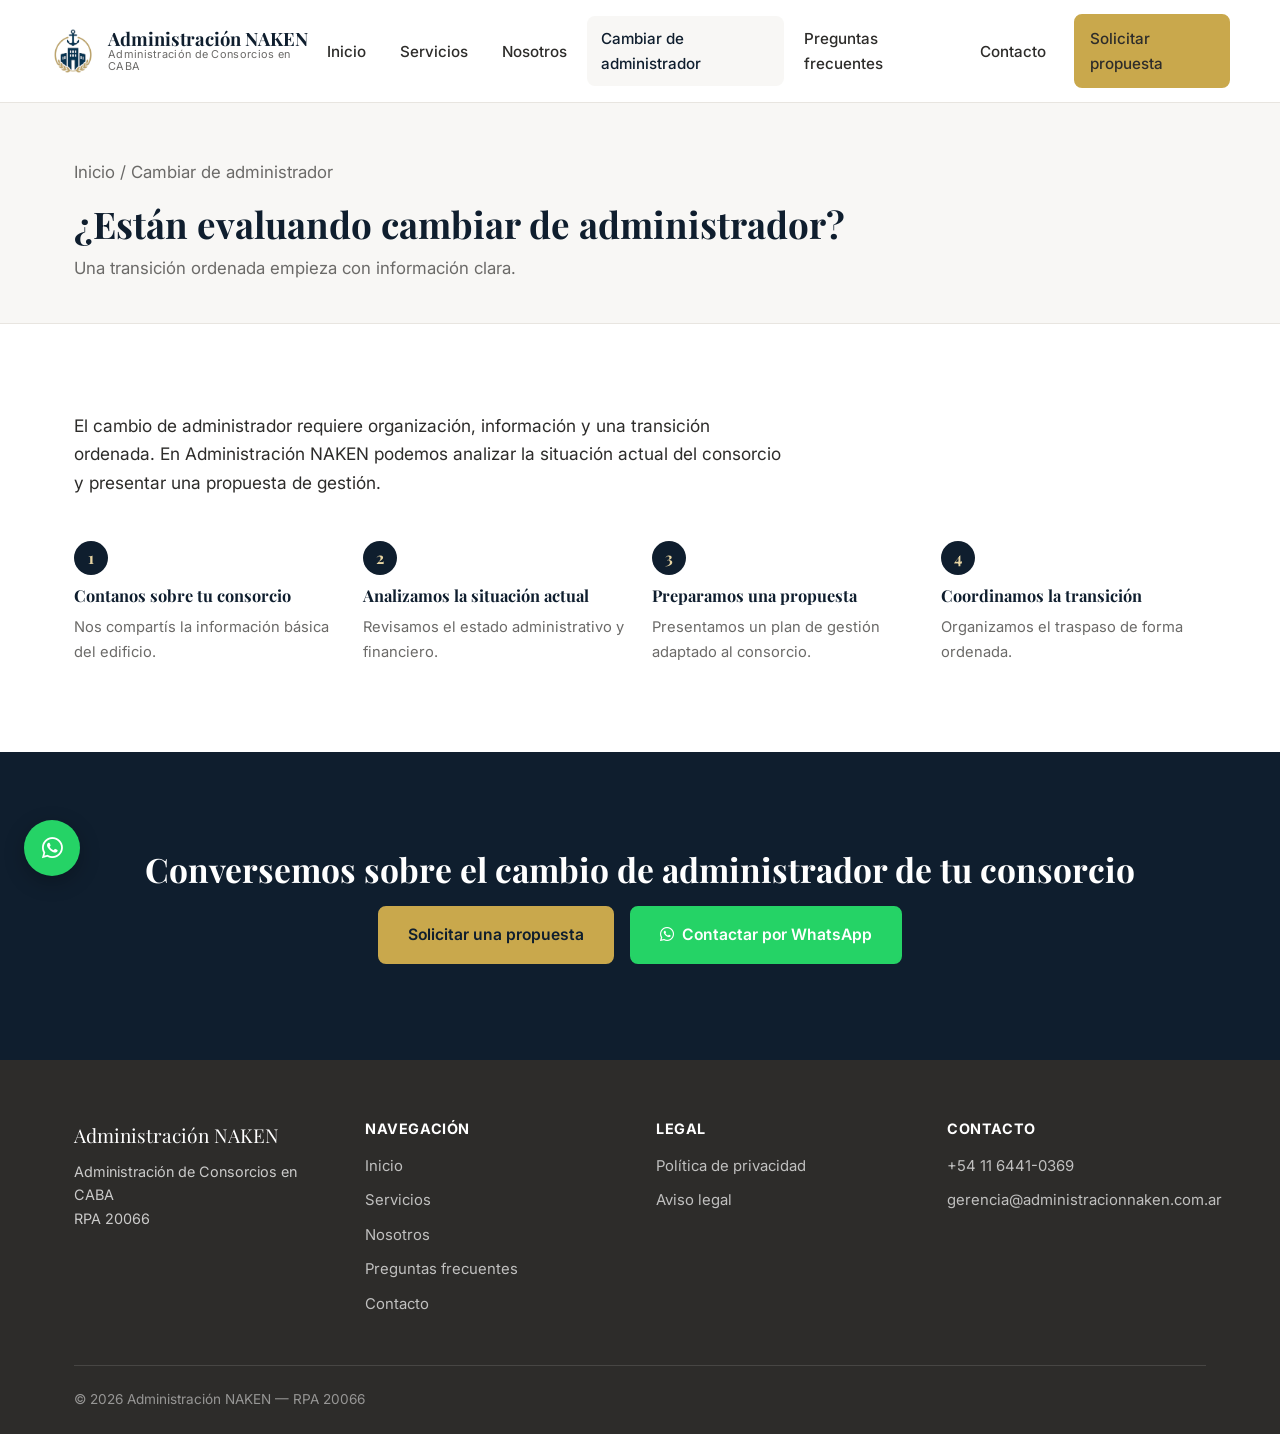
==== pages/cambiar-administrador.html @ 9e382936 "Add files via upload" ====
<!DOCTYPE html>
<html lang="es-AR">
<head>
<meta charset="UTF-8">
<meta name="viewport" content="width=device-width, initial-scale=1.0">
<title>Cambiar de Administrador de Consorcio en CABA | Administración NAKEN</title>
<meta name="description" content="¿Pensás cambiar el administrador de tu consorcio en CABA? Analizamos la situación actual y presentamos una propuesta de gestión ordenada.">
<meta name="robots" content="index, follow">
<link rel="canonical" href="https://administracionnaken.com.ar/pages/cambiar-administrador.html">
<meta property="og:type" content="website">
<meta property="og:title" content="Cambiar de Administrador de Consorcio en CABA | Administración NAKEN">
<meta property="og:description" content="¿Pensás cambiar el administrador de tu consorcio en CABA? Analizamos la situación actual y presentamos una propuesta de gestión ordenada.">
<meta property="og:url" content="https://administracionnaken.com.ar/pages/cambiar-administrador.html">
<link rel="icon" href="/favicon.ico">
<link rel="preconnect" href="https://fonts.googleapis.com">
<link rel="preconnect" href="https://fonts.gstatic.com" crossorigin>
<link href="https://fonts.googleapis.com/css2?family=Playfair+Display:wght@700&family=Inter:wght@400;500;600;700&display=swap" rel="stylesheet">
<link rel="stylesheet" href="https://cdnjs.cloudflare.com/ajax/libs/font-awesome/6.5.0/css/all.min.css">
<link rel="stylesheet" href="/css/styles.css">
<script type="application/ld+json">
{
  "@context": "https://schema.org",
  "@type": "BreadcrumbList",
  "itemListElement": [
    {"@type": "ListItem", "position": 1, "name": "Inicio", "item": "https://administracionnaken.com.ar/"},
    {"@type": "ListItem", "position": 2, "name": "Cambiar de administrador", "item": "https://administracionnaken.com.ar/pages/cambiar-administrador.html"}
  ]
}
</script>
</head>
<body>

<header>
    <div class="container nav-container">
        <a href="/" class="logo-wrapper">
            <img src="/assets/images/naken-logo.png" alt="Administración NAKEN" width="46" height="46">
            <span class="logo-text">Administración NAKEN<span>Administración de Consorcios en CABA</span></span>
        </a>
        <nav class="main-nav" id="mainNav" aria-label="Menú principal">
            <a href="/" >Inicio</a>
            <a href="/pages/servicios.html" >Servicios</a>
            <a href="/pages/nosotros.html" >Nosotros</a>
            <a href="/pages/cambiar-administrador.html" aria-current="page">Cambiar de administrador</a>
            <a href="/pages/preguntas-frecuentes.html" >Preguntas frecuentes</a>
            <a href="/pages/contacto.html" >Contacto</a>
            <a href="/pages/contacto.html" class="btn btn-gold">Solicitar propuesta</a>
        </nav>
        <button class="hamburger" id="hamburger" aria-label="Abrir menú" aria-expanded="false" aria-controls="mainNav">
            <span></span><span></span><span></span>
        </button>
    </div>
</header>


<main id="main">

<div class="page-hero">
    <div class="container">
        <p class="breadcrumbs"><a href="/">Inicio</a> / Cambiar de administrador</p>
        <h1>¿Están evaluando cambiar de administrador?</h1>
        <p>Una transición ordenada empieza con información clara.</p>
    </div>
</div>

<section class="section">
    <div class="container">
        <div class="section-intro" style="max-width:720px;">
            <p style="font-size:1.08rem; color:var(--gray-800);">El cambio de administrador requiere organización, información y una transición ordenada. En Administración NAKEN podemos analizar la situación actual del consorcio y presentar una propuesta de gestión.</p>
        </div>

        <div class="steps" style="margin-top:36px;">
            <div class="step">
                <h3>Contanos sobre tu consorcio</h3>
                <p>Nos compartís la información básica del edificio.</p>
            </div>
            <div class="step">
                <h3>Analizamos la situación actual</h3>
                <p>Revisamos el estado administrativo y financiero.</p>
            </div>
            <div class="step">
                <h3>Preparamos una propuesta</h3>
                <p>Presentamos un plan de gestión adaptado al consorcio.</p>
            </div>
            <div class="step">
                <h3>Coordinamos la transición</h3>
                <p>Organizamos el traspaso de forma ordenada.</p>
            </div>
        </div>
    </div>
</section>

<section class="cta-final" aria-labelledby="cta-cambiar">
    <div class="container">
        <h2 id="cta-cambiar">Conversemos sobre el cambio de administrador de tu consorcio</h2>
        <div class="cta-final-buttons">
            <a href="/pages/contacto.html" class="btn btn-gold">Solicitar una propuesta</a>
            <a href="https://wa.me/541164410369" class="btn btn-whatsapp" target="_blank" rel="noopener">
                <i class="fab fa-whatsapp" aria-hidden="true"></i> Contactar por WhatsApp
            </a>
        </div>
    </div>
</section>

</main>

<footer>
    <div class="container">
        <div class="footer-grid">
            <div>
                <div class="footer-brand">Administración NAKEN</div>
                <p style="font-size:0.9rem;">Administración de Consorcios en CABA<br>RPA 20066</p>
            </div>
            <div>
                <h4>Navegación</h4>
                <ul>
                    <li><a href="/">Inicio</a></li>
                    <li><a href="/pages/servicios.html">Servicios</a></li>
                    <li><a href="/pages/nosotros.html">Nosotros</a></li>
                    <li><a href="/pages/preguntas-frecuentes.html">Preguntas frecuentes</a></li>
                    <li><a href="/pages/contacto.html">Contacto</a></li>
                </ul>
            </div>
            <div>
                <h4>Legal</h4>
                <ul>
                    <li><a href="/pages/legal.html#privacidad">Política de privacidad</a></li>
                    <li><a href="/pages/legal.html#aviso-legal">Aviso legal</a></li>
                </ul>
            </div>
            <div>
                <h4>Contacto</h4>
                <ul>
                    <li><a href="tel:+541164410369">+54 11 6441-0369</a></li>
                    <li><a href="mailto:gerencia@administracionnaken.com.ar">gerencia@administracionnaken.com.ar</a></li>
                </ul>
            </div>
        </div>
        <div class="footer-bottom">
            <span>&copy; <span id="year"></span> Administración NAKEN — RPA 20066</span>
        </div>
    </div>
</footer>

<a href="https://wa.me/541164410369" class="whatsapp-float" target="_blank" rel="noopener" aria-label="Contactar por WhatsApp">
    <i class="fab fa-whatsapp" aria-hidden="true"></i>
</a>
<script>document.getElementById('year').textContent = new Date().getFullYear();</script>
<script src="/js/main.js"></script>
</body>
</html>
---- css/styles.css ----
/* ============================================================
   ADMINISTRACIÓN NAKEN — Hoja de estilos principal
   Paleta: navy profundo + dorado (identidad ya existente de la marca)
   Tipografía: Playfair Display (display/serif) + Inter (texto)
   ============================================================ */

:root {
    --primary: #0f1e2e;
    --primary-light: #1a2f45;
    --gold: #c9a84c;
    --gold-light: #e8d5a3;
    --gray-100: #f8f7f5;
    --gray-200: #e8e5e0;
    --gray-600: #6b6a68;
    --gray-800: #2d2c2a;
    --white: #ffffff;
    --shadow: 0 8px 30px rgba(15, 30, 46, 0.08);
    --shadow-hover: 0 20px 50px rgba(15, 30, 46, 0.15);
    --radius: 12px;
    --radius-sm: 8px;
    --max-width: 1180px;
    --transition: all 0.25s cubic-bezier(0.25, 0.46, 0.45, 0.94);
}

/* ---------- Reset ---------- */
* { margin: 0; padding: 0; box-sizing: border-box; }

html {
    scroll-behavior: smooth;
}

body {
    font-family: 'Inter', -apple-system, BlinkMacSystemFont, sans-serif;
    background-color: var(--white);
    color: var(--gray-800);
    line-height: 1.65;
    -webkit-font-smoothing: antialiased;
}

img { max-width: 100%; display: block; }

a { color: inherit; text-decoration: none; }

ul { list-style: none; }

.container {
    max-width: var(--max-width);
    margin: 0 auto;
    padding: 0 24px;
}

h1, h2, h3, h4 {
    font-family: 'Playfair Display', Georgia, serif;
    color: var(--primary);
    line-height: 1.25;
    font-weight: 700;
}

h1 { font-size: 2.75rem; }
h2 { font-size: 2.1rem; margin-bottom: 16px; }
h3 { font-size: 1.35rem; margin-bottom: 10px; }

p { max-width: 68ch; }

.section {
    padding: 88px 0;
}

.section-alt {
    background: var(--gray-100);
}

.eyebrow {
    color: var(--gold);
    font-weight: 600;
    font-size: 0.95rem;
    margin-bottom: 10px;
    display: block;
}

.section-intro {
    max-width: 640px;
    margin-bottom: 44px;
}

.section-intro p {
    color: var(--gray-600);
    font-size: 1.08rem;
}

/* ---------- Focus visibility (accesibilidad) ---------- */
a:focus-visible,
button:focus-visible,
input:focus-visible,
textarea:focus-visible {
    outline: 3px solid var(--gold);
    outline-offset: 2px;
}

/* ---------- Botones ---------- */
.btn {
    display: inline-flex;
    align-items: center;
    justify-content: center;
    gap: 8px;
    padding: 14px 28px;
    border-radius: var(--radius-sm);
    font-weight: 600;
    font-size: 0.98rem;
    cursor: pointer;
    border: 2px solid transparent;
    transition: var(--transition);
    min-height: 44px;
}

.btn-primary {
    background: var(--primary);
    color: var(--white);
    border-color: var(--primary);
}

.btn-primary:hover {
    background: var(--primary-light);
    border-color: var(--primary-light);
}

.btn-gold {
    background: var(--gold);
    color: var(--primary);
    border-color: var(--gold);
}

.btn-gold:hover {
    background: var(--gold-light);
    border-color: var(--gold-light);
}

.btn-outline {
    background: transparent;
    color: var(--primary);
    border-color: var(--primary);
}

.btn-outline:hover {
    background: var(--primary);
    color: var(--white);
}

.btn-outline-light {
    background: transparent;
    color: var(--white);
    border-color: rgba(255,255,255,0.5);
}

.btn-outline-light:hover {
    background: var(--white);
    color: var(--primary);
}

.btn-whatsapp {
    background: #25d366;
    color: var(--white);
    border-color: #25d366;
}

.btn-whatsapp:hover {
    background: #1eb857;
}

/* ============================================================
   HEADER
   ============================================================ */
header {
    background: rgba(255, 255, 255, 0.97);
    backdrop-filter: blur(10px);
    position: sticky;
    top: 0;
    width: 100%;
    z-index: 1000;
    border-bottom: 1px solid var(--gray-200);
}

.nav-container {
    display: flex;
    align-items: center;
    justify-content: space-between;
    padding: 14px 0;
}

.logo-wrapper {
    display: flex;
    align-items: center;
    gap: 12px;
}

.logo-wrapper img {
    height: 46px;
    width: 46px;
    border-radius: 50%;
    object-fit: cover;
}

.logo-text {
    font-family: 'Playfair Display', serif;
    font-weight: 700;
    font-size: 1.15rem;
    color: var(--primary);
    line-height: 1.1;
}

.logo-text span {
    display: block;
    font-family: 'Inter', sans-serif;
    font-weight: 400;
    font-size: 0.68rem;
    color: var(--gray-600);
    letter-spacing: 0.3px;
}

nav.main-nav {
    display: flex;
    align-items: center;
    gap: 6px;
}

nav.main-nav a {
    padding: 10px 14px;
    font-size: 0.95rem;
    font-weight: 500;
    color: var(--gray-800);
    border-radius: var(--radius-sm);
    transition: var(--transition);
}

nav.main-nav a:hover,
nav.main-nav a[aria-current="page"] {
    color: var(--primary);
    background: var(--gray-100);
}

nav.main-nav .btn {
    margin-left: 8px;
}

.hamburger {
    display: none;
    flex-direction: column;
    gap: 5px;
    background: none;
    border: none;
    cursor: pointer;
    padding: 8px;
}

.hamburger span {
    width: 24px;
    height: 2px;
    background: var(--primary);
    border-radius: 2px;
    transition: var(--transition);
}

.hamburger[aria-expanded="true"] span:nth-child(1) { transform: translateY(7px) rotate(45deg); }
.hamburger[aria-expanded="true"] span:nth-child(2) { opacity: 0; }
.hamburger[aria-expanded="true"] span:nth-child(3) { transform: translateY(-7px) rotate(-45deg); }

/* ============================================================
   HERO
   ============================================================ */
.hero {
    position: relative;
    min-height: 86vh;
    display: flex;
    align-items: center;
    background: var(--primary);
    overflow: hidden;
}

.hero-bg {
    position: absolute;
    inset: 0;
    width: 100%;
    height: 100%;
    object-fit: cover;
    opacity: 0.55;
}

.hero-bg-overlay {
    position: absolute;
    inset: 0;
    background: linear-gradient(100deg, rgba(15,30,46,0.94) 0%, rgba(15,30,46,0.72) 45%, rgba(15,30,46,0.35) 100%);
}

.hero-content {
    position: relative;
    z-index: 2;
    max-width: 640px;
    padding: 60px 24px;
}

.hero-rpa {
    display: inline-block;
    color: var(--gold-light);
    font-size: 0.85rem;
    font-weight: 500;
    border: 1px solid rgba(232, 213, 163, 0.4);
    border-radius: 30px;
    padding: 6px 16px;
    margin-bottom: 22px;
}

.hero h1 {
    color: var(--white);
    font-size: 3rem;
    margin-bottom: 18px;
}

.hero-subtitle {
    color: rgba(255,255,255,0.85);
    font-size: 1.2rem;
    margin-bottom: 34px;
    max-width: 52ch;
}

.hero-ctas {
    display: flex;
    gap: 14px;
    flex-wrap: wrap;
}

/* ============================================================
   PROPUESTA DE VALOR
   ============================================================ */
.value-grid {
    display: grid;
    grid-template-columns: repeat(auto-fit, minmax(220px, 1fr));
    gap: 28px;
    margin-top: 12px;
}

.value-item {
    padding-left: 18px;
    border-left: 3px solid var(--gold);
}

.value-item h3 {
    font-size: 1.05rem;
    margin-bottom: 6px;
}

.value-item p {
    color: var(--gray-600);
    font-size: 0.96rem;
}

/* ============================================================
   SERVICIOS
   ============================================================ */
.services-grid {
    display: grid;
    grid-template-columns: repeat(auto-fit, minmax(260px, 1fr));
    gap: 20px;
}

.service-card {
    background: var(--white);
    border: 1px solid var(--gray-200);
    border-radius: var(--radius);
    padding: 30px 26px;
    transition: var(--transition);
}

.service-card:hover {
    border-color: var(--gold);
    box-shadow: var(--shadow);
    transform: translateY(-3px);
}

.service-card .icon {
    width: 44px;
    height: 44px;
    border-radius: 50%;
    background: var(--gray-100);
    display: flex;
    align-items: center;
    justify-content: center;
    color: var(--gold);
    font-size: 1.2rem;
    margin-bottom: 16px;
}

.service-card h3 { font-size: 1.1rem; }

.service-card p {
    color: var(--gray-600);
    font-size: 0.95rem;
    margin-bottom: 14px;
}

.service-card a {
    color: var(--primary);
    font-weight: 600;
    font-size: 0.9rem;
    border-bottom: 1px solid var(--gold);
    padding-bottom: 2px;
}

/* ============================================================
   CAMBIAR DE ADMINISTRADOR (banda destacada)
   ============================================================ */
.change-admin {
    background: var(--primary);
    color: var(--white);
    border-radius: var(--radius);
    padding: 56px 48px;
    display: flex;
    flex-wrap: wrap;
    gap: 32px;
    align-items: center;
    justify-content: space-between;
}

.change-admin-text { max-width: 560px; }

.change-admin h2 { color: var(--white); }

.change-admin p {
    color: rgba(255,255,255,0.82);
    font-size: 1.05rem;
}

/* ============================================================
   EXPERIENCIA
   ============================================================ */
.experience-list {
    display: grid;
    grid-template-columns: repeat(auto-fit, minmax(200px, 1fr));
    gap: 24px;
    margin-top: 28px;
}

.experience-item {
    display: flex;
    align-items: flex-start;
    gap: 12px;
}

.experience-item i {
    color: var(--gold);
    font-size: 1.15rem;
    margin-top: 3px;
}

.experience-item p {
    color: var(--gray-800);
    font-size: 0.97rem;
    margin: 0;
}

/* ============================================================
   PROCESO (pasos)
   ============================================================ */
.steps {
    display: grid;
    grid-template-columns: repeat(auto-fit, minmax(220px, 1fr));
    gap: 24px;
    counter-reset: step;
}

.step {
    position: relative;
    padding-top: 44px;
}

.step::before {
    counter-increment: step;
    content: counter(step);
    position: absolute;
    top: 0;
    left: 0;
    width: 34px;
    height: 34px;
    border-radius: 50%;
    background: var(--primary);
    color: var(--gold-light);
    font-family: 'Playfair Display', serif;
    font-weight: 700;
    display: flex;
    align-items: center;
    justify-content: center;
}

.step h3 { font-size: 1.02rem; }
.step p { color: var(--gray-600); font-size: 0.92rem; }

/* ============================================================
   FAQ (accordion)
   ============================================================ */
.faq-list {
    max-width: 760px;
}

.faq-item {
    border-bottom: 1px solid var(--gray-200);
}

.faq-question {
    width: 100%;
    background: none;
    border: none;
    text-align: left;
    padding: 20px 0;
    font-family: 'Playfair Display', serif;
    font-size: 1.05rem;
    color: var(--primary);
    font-weight: 700;
    display: flex;
    justify-content: space-between;
    align-items: center;
    gap: 16px;
    cursor: pointer;
}

.faq-question .icon {
    flex-shrink: 0;
    width: 22px;
    height: 22px;
    color: var(--gold);
    transition: var(--transition);
}

.faq-question[aria-expanded="true"] .icon {
    transform: rotate(45deg);
}

.faq-answer {
    max-height: 0;
    overflow: hidden;
    transition: max-height 0.3s ease;
}

.faq-answer p {
    color: var(--gray-600);
    padding-bottom: 20px;
    font-size: 0.97rem;
}

/* ============================================================
   CTA FINAL
   ============================================================ */
.cta-final {
    background: var(--primary);
    color: var(--white);
    text-align: center;
    padding: 96px 24px;
}

.cta-final h2 { color: var(--white); }

.cta-final p {
    color: rgba(255,255,255,0.82);
    max-width: 560px;
    margin: 0 auto 30px;
    font-size: 1.08rem;
}

.cta-final-buttons {
    display: flex;
    gap: 16px;
    justify-content: center;
    flex-wrap: wrap;
}

/* ============================================================
   FOOTER
   ============================================================ */
footer {
    background: var(--gray-800);
    color: rgba(255,255,255,0.75);
    padding: 60px 0 24px;
}

.footer-grid {
    display: grid;
    grid-template-columns: repeat(auto-fit, minmax(200px, 1fr));
    gap: 32px;
    margin-bottom: 40px;
}

.footer-grid h4 {
    color: var(--white);
    font-family: 'Inter', sans-serif;
    font-size: 0.9rem;
    text-transform: uppercase;
    letter-spacing: 0.6px;
    margin-bottom: 14px;
}

.footer-grid ul li { margin-bottom: 8px; }

.footer-grid a {
    color: rgba(255,255,255,0.7);
    font-size: 0.93rem;
}

.footer-grid a:hover { color: var(--gold-light); }

.footer-brand {
    font-family: 'Playfair Display', serif;
    color: var(--white);
    font-size: 1.2rem;
    margin-bottom: 8px;
}

.footer-bottom {
    border-top: 1px solid rgba(255,255,255,0.12);
    padding-top: 22px;
    display: flex;
    justify-content: space-between;
    flex-wrap: wrap;
    gap: 10px;
    font-size: 0.85rem;
    color: rgba(255,255,255,0.5);
}

/* ============================================================
   FORMULARIO DE CONTACTO
   ============================================================ */
.form-grid {
    display: grid;
    grid-template-columns: 1fr 1fr;
    gap: 18px;
}

.form-grid .full { grid-column: 1 / -1; }

.form-field label {
    display: block;
    font-weight: 600;
    font-size: 0.9rem;
    margin-bottom: 6px;
    color: var(--primary);
}

.form-field input,
.form-field select,
.form-field textarea {
    width: 100%;
    padding: 12px 14px;
    border: 1px solid var(--gray-200);
    border-radius: var(--radius-sm);
    font-family: inherit;
    font-size: 0.97rem;
    background: var(--white);
    color: var(--gray-800);
}

.form-field textarea { resize: vertical; min-height: 110px; }

.form-field .error-msg {
    color: #b3261e;
    font-size: 0.82rem;
    margin-top: 4px;
    display: none;
}

.form-field.invalid input,
.form-field.invalid textarea,
.form-field.invalid select {
    border-color: #b3261e;
}

.form-field.invalid .error-msg { display: block; }

.form-success {
    display: none;
    background: #e6f4ea;
    border: 1px solid #34a853;
    color: #1e7e34;
    padding: 16px 20px;
    border-radius: var(--radius-sm);
    margin-bottom: 20px;
}

.form-success.show { display: block; }

/* ============================================================
   PÁGINAS INTERNAS (breadcrumbs, hero simple)
   ============================================================ */
.page-hero {
    background: var(--gray-100);
    padding: 56px 0 40px;
    border-bottom: 1px solid var(--gray-200);
}

.breadcrumbs {
    font-size: 0.85rem;
    color: var(--gray-600);
    margin-bottom: 14px;
}

.breadcrumbs a { color: var(--gray-600); }
.breadcrumbs a:hover { color: var(--primary); }

.page-hero h1 { font-size: 2.3rem; margin-bottom: 8px; }

.page-hero p { color: var(--gray-600); font-size: 1.05rem; }

/* ============================================================
   Botón flotante WhatsApp
   ============================================================ */
.whatsapp-float {
    position: fixed;
    bottom: 24px;
    left: 24px;
    background: #25d366;
    color: var(--white);
    width: 56px;
    height: 56px;
    border-radius: 50%;
    display: flex;
    align-items: center;
    justify-content: center;
    font-size: 1.5rem;
    box-shadow: 0 6px 20px rgba(0,0,0,0.25);
    z-index: 900;
    transition: var(--transition);
}

.whatsapp-float:hover { transform: scale(1.08); }

/* ============================================================
   Reduced motion
   ============================================================ */
@media (prefers-reduced-motion: reduce) {
    * { transition: none !important; scroll-behavior: auto !important; }
}

/* ============================================================
   RESPONSIVE
   ============================================================ */
@media (max-width: 1024px) {
    .hero h1 { font-size: 2.5rem; }
}

@media (max-width: 860px) {
    nav.main-nav {
        position: fixed;
        top: 73px;
        right: 0;
        left: 0;
        background: var(--white);
        flex-direction: column;
        align-items: stretch;
        padding: 12px 24px 24px;
        border-bottom: 1px solid var(--gray-200);
        transform: translateY(-12px);
        opacity: 0;
        pointer-events: none;
        transition: var(--transition);
    }

    nav.main-nav.open {
        transform: translateY(0);
        opacity: 1;
        pointer-events: auto;
    }

    nav.main-nav a { padding: 12px 8px; }
    nav.main-nav .btn { margin: 10px 0 0; width: 100%; }

    .hamburger { display: flex; }

    .hero { min-height: auto; padding: 40px 0; }
    .hero h1 { font-size: 2.1rem; }
    .hero-content { padding: 40px 20px; }

    .change-admin { flex-direction: column; align-items: flex-start; text-align: left; padding: 36px 26px; }

    .form-grid { grid-template-columns: 1fr; }

    .section { padding: 60px 0; }
}

@media (max-width: 480px) {
    h1 { font-size: 2rem; }
    h2 { font-size: 1.6rem; }
    .hero h1 { font-size: 1.85rem; }
    .cta-final { padding: 64px 20px; }
}
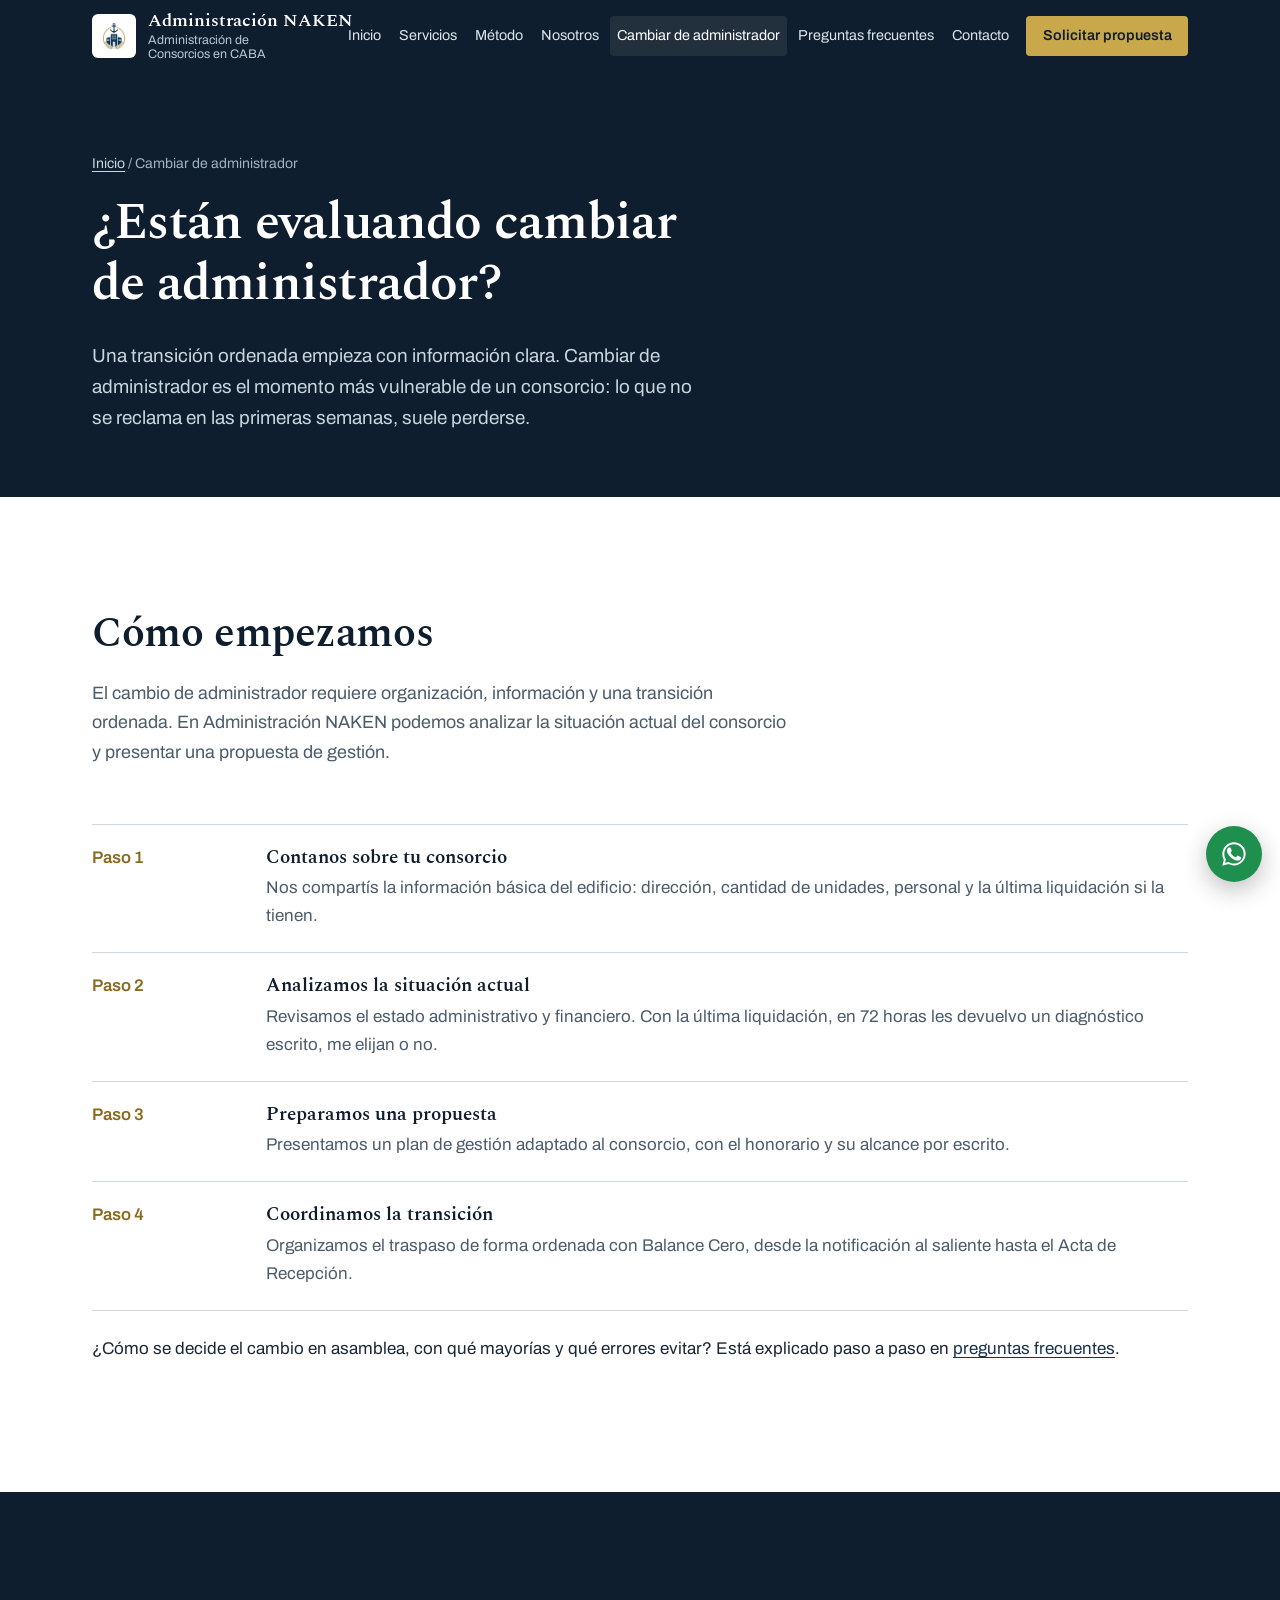
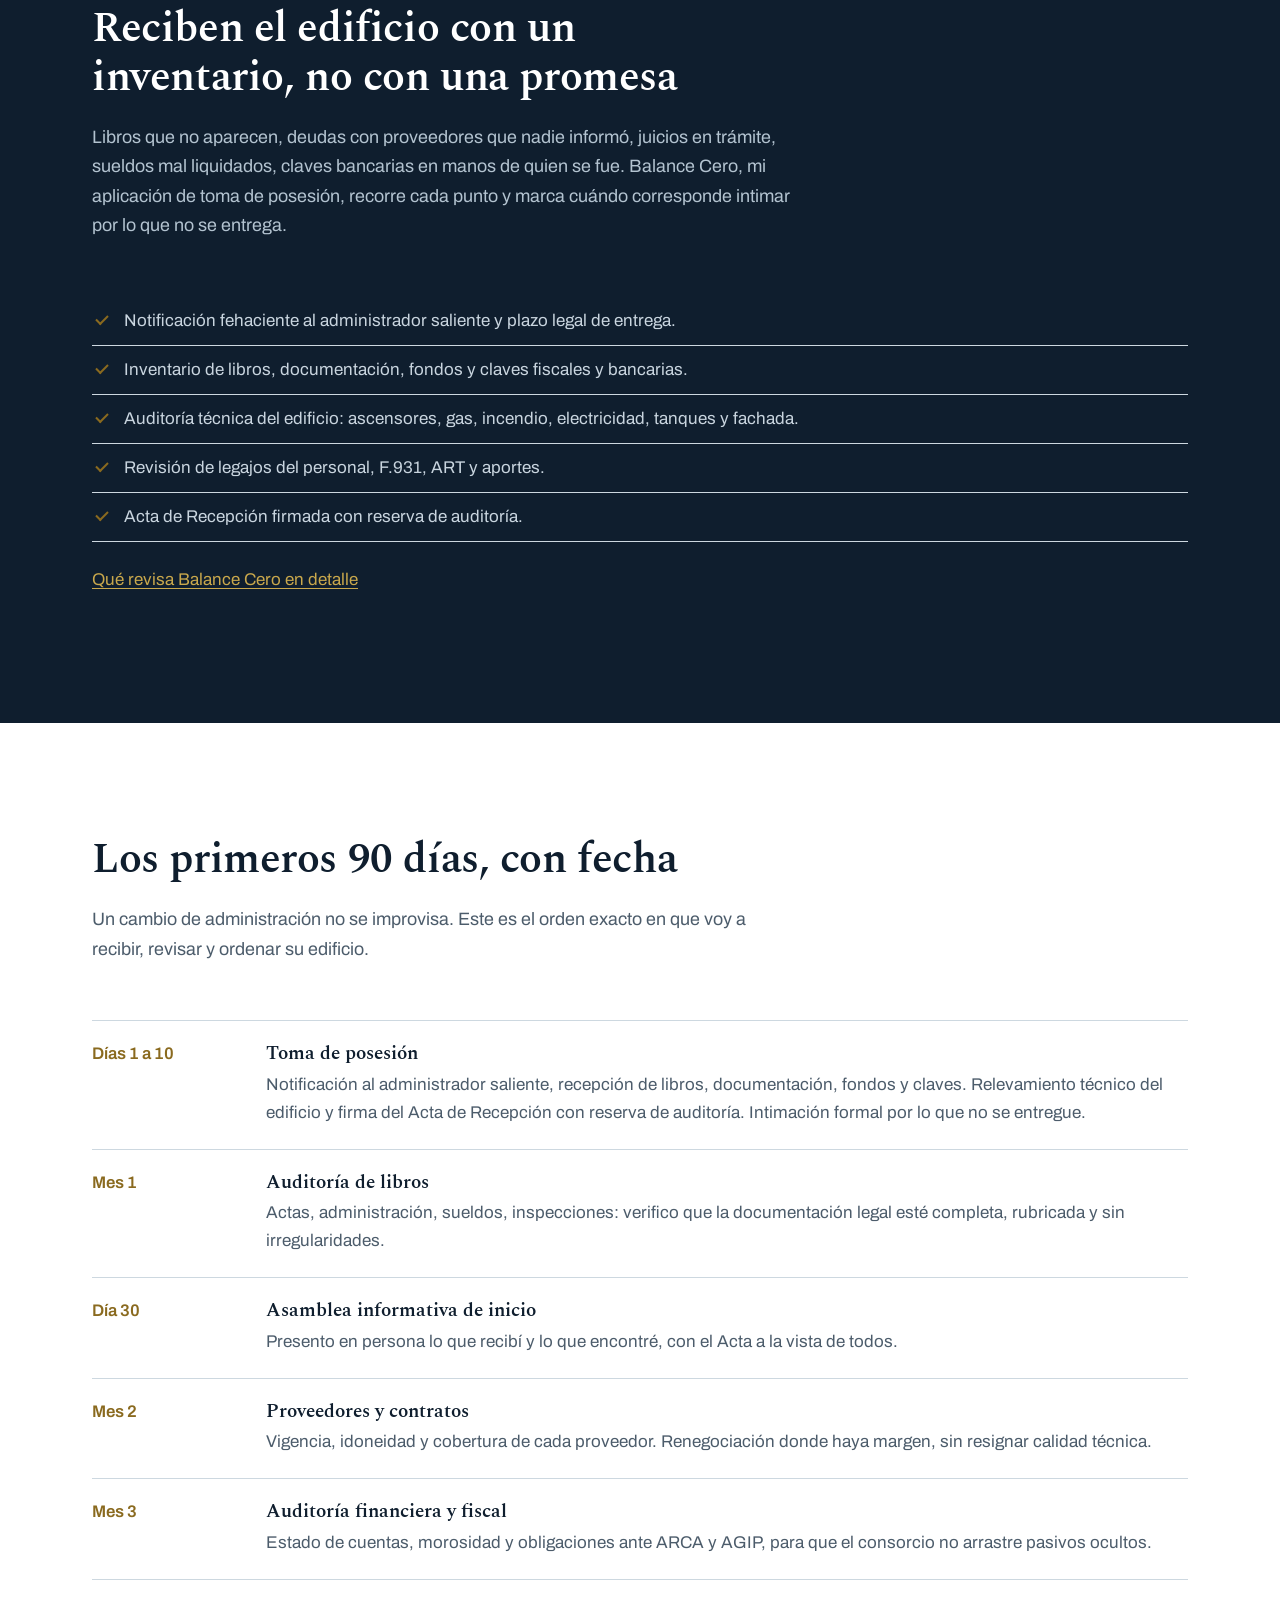
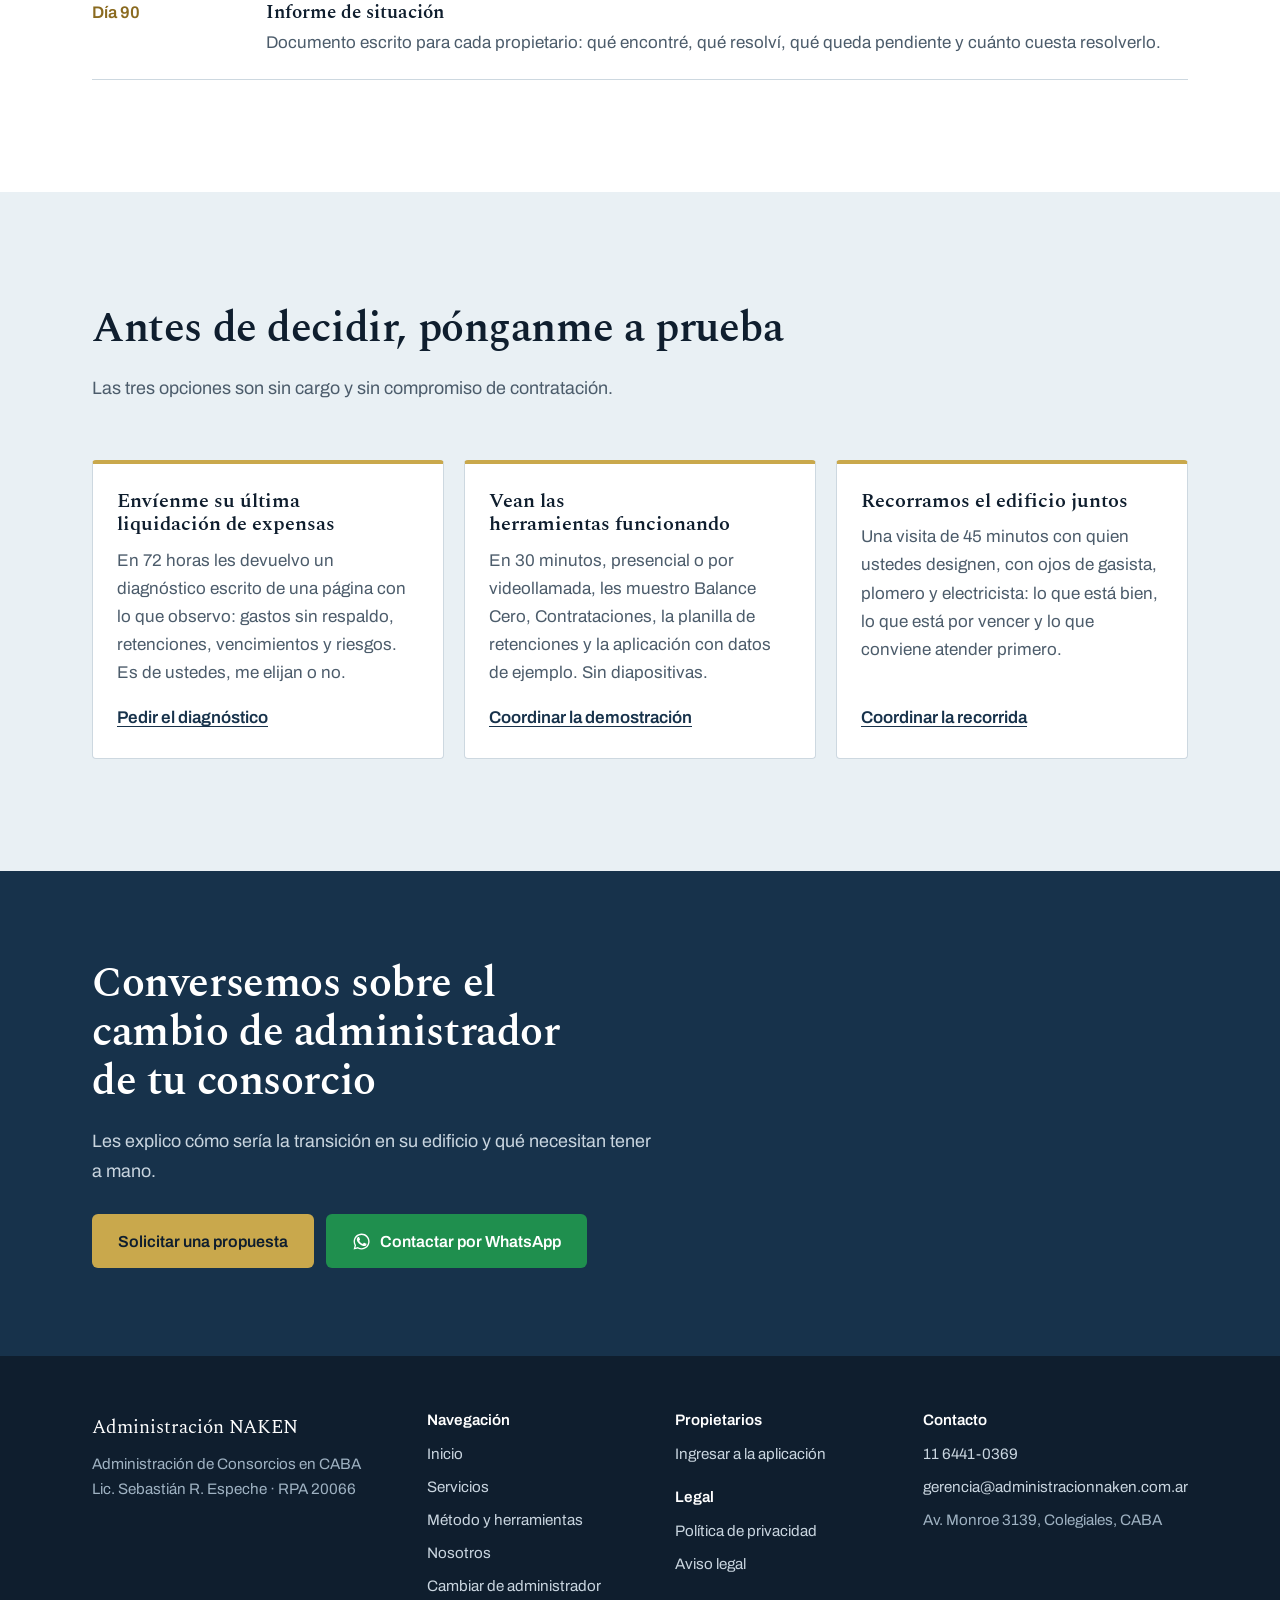
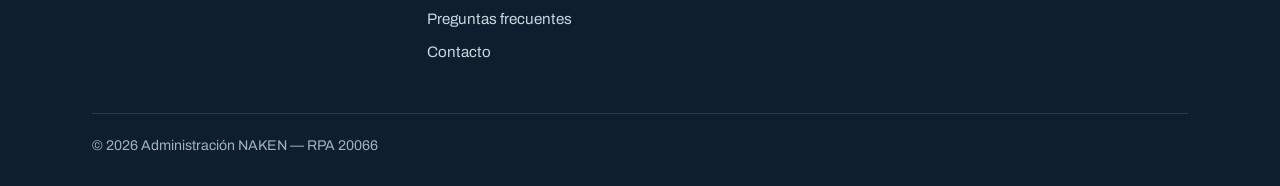
==== commit dc8ae89b: "Add files via upload" ====
--- a/pages/cambiar-administrador.html
+++ b/pages/cambiar-administrador.html
@@ -1,49 +1,74 @@
 <!DOCTYPE html>
-<html lang="es-AR">
+<html lang="es-AR" class="no-js">
 <head>
 <meta charset="UTF-8">
 <meta name="viewport" content="width=device-width, initial-scale=1.0">
 <title>Cambiar de Administrador de Consorcio en CABA | Administración NAKEN</title>
 <meta name="description" content="¿Pensás cambiar el administrador de tu consorcio en CABA? Analizamos la situación actual y presentamos una propuesta de gestión ordenada.">
 <meta name="robots" content="index, follow">
+<meta name="author" content="Administración NAKEN">
 <link rel="canonical" href="https://administracionnaken.com.ar/pages/cambiar-administrador.html">
+<meta name="theme-color" content="#0f1e2e">
+
+<!-- Open Graph -->
 <meta property="og:type" content="website">
+<meta property="og:locale" content="es_AR">
+<meta property="og:url" content="https://administracionnaken.com.ar/pages/cambiar-administrador.html">
+<meta property="og:site_name" content="Administración NAKEN">
 <meta property="og:title" content="Cambiar de Administrador de Consorcio en CABA | Administración NAKEN">
 <meta property="og:description" content="¿Pensás cambiar el administrador de tu consorcio en CABA? Analizamos la situación actual y presentamos una propuesta de gestión ordenada.">
-<meta property="og:url" content="https://administracionnaken.com.ar/pages/cambiar-administrador.html">
+<meta property="og:image" content="https://administracionnaken.com.ar/assets/images/hero-administracion-consorcios-caba.webp">
+
+<!-- Twitter / X -->
+<meta name="twitter:card" content="summary_large_image">
+<meta name="twitter:title" content="Cambiar de Administrador de Consorcio en CABA | Administración NAKEN">
+<meta name="twitter:description" content="¿Pensás cambiar el administrador de tu consorcio en CABA? Analizamos la situación actual y presentamos una propuesta de gestión ordenada.">
+<meta name="twitter:image" content="https://administracionnaken.com.ar/assets/images/hero-administracion-consorcios-caba.webp">
+
 <link rel="icon" href="/favicon.ico">
 <link rel="preconnect" href="https://fonts.googleapis.com">
 <link rel="preconnect" href="https://fonts.gstatic.com" crossorigin>
-<link href="https://fonts.googleapis.com/css2?family=Playfair+Display:wght@700&family=Inter:wght@400;500;600;700&display=swap" rel="stylesheet">
-<link rel="stylesheet" href="https://cdnjs.cloudflare.com/ajax/libs/font-awesome/6.5.0/css/all.min.css">
-<link rel="stylesheet" href="/css/styles.css">
+<link href="https://fonts.googleapis.com/css2?family=Archivo:wght@400;500;600&family=Spectral:wght@500;600&display=swap" rel="stylesheet">
+<link rel="stylesheet" href="/css/styles.css?v=2026-10-19">
 <script type="application/ld+json">
 {
   "@context": "https://schema.org",
   "@type": "BreadcrumbList",
   "itemListElement": [
-    {"@type": "ListItem", "position": 1, "name": "Inicio", "item": "https://administracionnaken.com.ar/"},
-    {"@type": "ListItem", "position": 2, "name": "Cambiar de administrador", "item": "https://administracionnaken.com.ar/pages/cambiar-administrador.html"}
+    {
+      "@type": "ListItem",
+      "position": 1,
+      "name": "Inicio",
+      "item": "https://administracionnaken.com.ar/"
+    },
+    {
+      "@type": "ListItem",
+      "position": 2,
+      "name": "Cambiar de administrador",
+      "item": "https://administracionnaken.com.ar/pages/cambiar-administrador.html"
+    }
   ]
 }
 </script>
 </head>
 <body>
-
-<header>
-    <div class="container nav-container">
-        <a href="/" class="logo-wrapper">
-            <img src="/assets/images/naken-logo.png" alt="Administración NAKEN" width="46" height="46">
-            <span class="logo-text">Administración NAKEN<span>Administración de Consorcios en CABA</span></span>
+<a class="skip-link" href="#main">Saltar al contenido</a>
+
+<header class="site-header">
+    <div class="wrap nav-bar">
+        <a href="/" class="brand">
+            <img src="/assets/images/naken-logo.png" alt="Administración NAKEN" width="44" height="44">
+            <span class="brand-name">Administración NAKEN<small>Administración de Consorcios en CABA</small></span>
         </a>
         <nav class="main-nav" id="mainNav" aria-label="Menú principal">
-            <a href="/" >Inicio</a>
-            <a href="/pages/servicios.html" >Servicios</a>
-            <a href="/pages/nosotros.html" >Nosotros</a>
+            <a href="/">Inicio</a>
+            <a href="/pages/servicios.html">Servicios</a>
+            <a href="/pages/metodo.html">Método</a>
+            <a href="/pages/nosotros.html">Nosotros</a>
             <a href="/pages/cambiar-administrador.html" aria-current="page">Cambiar de administrador</a>
-            <a href="/pages/preguntas-frecuentes.html" >Preguntas frecuentes</a>
-            <a href="/pages/contacto.html" >Contacto</a>
-            <a href="/pages/contacto.html" class="btn btn-gold">Solicitar propuesta</a>
+            <a href="/pages/preguntas-frecuentes.html">Preguntas frecuentes</a>
+            <a href="/pages/contacto.html">Contacto</a>
+            <a href="/pages/contacto.html" class="btn">Solicitar propuesta</a>
         </nav>
         <button class="hamburger" id="hamburger" aria-label="Abrir menú" aria-expanded="false" aria-controls="mainNav">
             <span></span><span></span><span></span>
@@ -51,77 +76,130 @@
     </div>
 </header>
 
+<section class="page-hero">
+    <div class="wrap">
+        <nav class="crumbs" aria-label="Ruta"><a href="/">Inicio</a> / Cambiar de administrador</nav>
+        <h1>¿Están evaluando cambiar de administrador?</h1>
+        <p>Una transición ordenada empieza con información clara. Cambiar de administrador es el momento más vulnerable de un consorcio: lo que no se reclama en las primeras semanas, suele perderse.</p>
+    </div>
+</section>
 
 <main id="main">
 
-<div class="page-hero">
-    <div class="container">
-        <p class="breadcrumbs"><a href="/">Inicio</a> / Cambiar de administrador</p>
-        <h1>¿Están evaluando cambiar de administrador?</h1>
-        <p>Una transición ordenada empieza con información clara.</p>
-    </div>
-</div>
-
 <section class="section">
-    <div class="container">
-        <div class="section-intro" style="max-width:720px;">
-            <p style="font-size:1.08rem; color:var(--gray-800);">El cambio de administrador requiere organización, información y una transición ordenada. En Administración NAKEN podemos analizar la situación actual del consorcio y presentar una propuesta de gestión.</p>
-        </div>
-
-        <div class="steps" style="margin-top:36px;">
-            <div class="step">
-                <h3>Contanos sobre tu consorcio</h3>
-                <p>Nos compartís la información básica del edificio.</p>
-            </div>
-            <div class="step">
-                <h3>Analizamos la situación actual</h3>
-                <p>Revisamos el estado administrativo y financiero.</p>
-            </div>
-            <div class="step">
-                <h3>Preparamos una propuesta</h3>
-                <p>Presentamos un plan de gestión adaptado al consorcio.</p>
-            </div>
-            <div class="step">
-                <h3>Coordinamos la transición</h3>
-                <p>Organizamos el traspaso de forma ordenada.</p>
-            </div>
-        </div>
-    </div>
-</section>
-
-<section class="cta-final" aria-labelledby="cta-cambiar">
-    <div class="container">
-        <h2 id="cta-cambiar">Conversemos sobre el cambio de administrador de tu consorcio</h2>
-        <div class="cta-final-buttons">
+    <div class="wrap">
+        <div class="section-head">
+            <h2>Cómo empezamos</h2>
+            <p>El cambio de administrador requiere organización, información y una transición ordenada. En Administración NAKEN podemos analizar la situación actual del consorcio y presentar una propuesta de gestión.</p>
+        </div>
+        <ol class="timeline">
+        <li><span class="when">Paso 1</span><div><h3>Contanos sobre tu consorcio</h3><p>Nos compartís la información básica del edificio: dirección, cantidad de unidades, personal y la última liquidación si la tienen.</p></div></li>
+        <li><span class="when">Paso 2</span><div><h3>Analizamos la situación actual</h3><p>Revisamos el estado administrativo y financiero. Con la última liquidación, en 72 horas les devuelvo un diagnóstico escrito, me elijan o no.</p></div></li>
+        <li><span class="when">Paso 3</span><div><h3>Preparamos una propuesta</h3><p>Presentamos un plan de gestión adaptado al consorcio, con el honorario y su alcance por escrito.</p></div></li>
+        <li><span class="when">Paso 4</span><div><h3>Coordinamos la transición</h3><p>Organizamos el traspaso de forma ordenada con Balance Cero, desde la notificación al saliente hasta el Acta de Recepción.</p></div></li>
+    </ol>
+        <p style="margin-top:24px;">¿Cómo se decide el cambio en asamblea, con qué mayorías y qué errores evitar? Está explicado paso a paso en <a href="/pages/preguntas-frecuentes.html#faq-a2">preguntas frecuentes</a>.</p>
+    </div>
+</section>
+
+<section class="section dark on-dark" aria-labelledby="balance-titulo">
+    <div class="wrap">
+        <div class="section-head">
+            <h2 id="balance-titulo">Reciben el edificio con un inventario, no con una promesa</h2>
+            <p>Libros que no aparecen, deudas con proveedores que nadie informó, juicios en trámite, sueldos mal liquidados, claves bancarias en manos de quien se fue. Balance Cero, mi aplicación de toma de posesión, recorre cada punto y marca cuándo corresponde intimar por lo que no se entrega.</p>
+        </div>
+        <ul class="checks" style="color:#c9d5df;">
+            <li>Notificación fehaciente al administrador saliente y plazo legal de entrega.</li>
+            <li>Inventario de libros, documentación, fondos y claves fiscales y bancarias.</li>
+            <li>Auditoría técnica del edificio: ascensores, gas, incendio, electricidad, tanques y fachada.</li>
+            <li>Revisión de legajos del personal, F.931, ART y aportes.</li>
+            <li>Acta de Recepción firmada con reserva de auditoría.</li>
+        </ul>
+        <p style="margin-top:24px;"><a href="/pages/metodo.html#balance-cero" style="color:var(--gold);">Qué revisa Balance Cero en detalle</a></p>
+    </div>
+</section>
+
+<section class="section" aria-labelledby="noventa-titulo">
+    <div class="wrap">
+        <div class="section-head">
+            <h2 id="noventa-titulo">Los primeros 90 días, con fecha</h2>
+            <p>Un cambio de administración no se improvisa. Este es el orden exacto en que voy a recibir, revisar y ordenar su edificio.</p>
+        </div>
+        <ol class="timeline">
+        <li><span class="when">Días 1 a 10</span><div><h3>Toma de posesión</h3><p>Notificación al administrador saliente, recepción de libros, documentación, fondos y claves. Relevamiento técnico del edificio y firma del Acta de Recepción con reserva de auditoría. Intimación formal por lo que no se entregue.</p></div></li>
+        <li><span class="when">Mes 1</span><div><h3>Auditoría de libros</h3><p>Actas, administración, sueldos, inspecciones: verifico que la documentación legal esté completa, rubricada y sin irregularidades.</p></div></li>
+        <li><span class="when">Día 30</span><div><h3>Asamblea informativa de inicio</h3><p>Presento en persona lo que recibí y lo que encontré, con el Acta a la vista de todos.</p></div></li>
+        <li><span class="when">Mes 2</span><div><h3>Proveedores y contratos</h3><p>Vigencia, idoneidad y cobertura de cada proveedor. Renegociación donde haya margen, sin resignar calidad técnica.</p></div></li>
+        <li><span class="when">Mes 3</span><div><h3>Auditoría financiera y fiscal</h3><p>Estado de cuentas, morosidad y obligaciones ante ARCA y AGIP, para que el consorcio no arrastre pasivos ocultos.</p></div></li>
+        <li><span class="when">Día 90</span><div><h3>Informe de situación</h3><p>Documento escrito para cada propietario: qué encontré, qué resolví, qué queda pendiente y cuánto cuesta resolverlo.</p></div></li>
+    </ol>
+    </div>
+</section>
+
+<section class="section tint" aria-labelledby="prueba-titulo">
+    <div class="wrap">
+        <div class="section-head">
+            <h2 id="prueba-titulo">Antes de decidir, pónganme a prueba</h2>
+            <p>Las tres opciones son sin cargo y sin compromiso de contratación.</p>
+        </div>
+        <div class="offers">
+            <div class="offer">
+                <h3>Envíenme su última liquidación de expensas</h3>
+                <p>En 72 horas les devuelvo un diagnóstico escrito de una página con lo que observo: gastos sin respaldo, retenciones, vencimientos y riesgos. Es de ustedes, me elijan o no.</p>
+                <a href="/pages/contacto.html?motivo=diagnostico">Pedir el diagnóstico</a>
+            </div>
+            <div class="offer">
+                <h3>Vean las herramientas funcionando</h3>
+                <p>En 30 minutos, presencial o por videollamada, les muestro Balance Cero, Contrataciones, la planilla de retenciones y la aplicación con datos de ejemplo. Sin diapositivas.</p>
+                <a href="/pages/contacto.html?motivo=demostracion">Coordinar la demostración</a>
+            </div>
+            <div class="offer">
+                <h3>Recorramos el edificio juntos</h3>
+                <p>Una visita de 45 minutos con quien ustedes designen, con ojos de gasista, plomero y electricista: lo que está bien, lo que está por vencer y lo que conviene atender primero.</p>
+                <a href="/pages/contacto.html?motivo=recorrida">Coordinar la recorrida</a>
+            </div>
+        </div>
+    </div>
+</section>
+
+</main>
+
+<section class="cta-final on-dark" aria-labelledby="cta-final-titulo">
+    <div class="wrap">
+        <h2 id="cta-final-titulo">Conversemos sobre el cambio de administrador de tu consorcio</h2>
+        <p>Les explico cómo sería la transición en su edificio y qué necesitan tener a mano.</p>
+        <div class="actions">
             <a href="/pages/contacto.html" class="btn btn-gold">Solicitar una propuesta</a>
-            <a href="https://wa.me/541164410369" class="btn btn-whatsapp" target="_blank" rel="noopener">
-                <i class="fab fa-whatsapp" aria-hidden="true"></i> Contactar por WhatsApp
-            </a>
-        </div>
-    </div>
-</section>
-
-</main>
-
-<footer>
-    <div class="container">
+            <a href="https://wa.me/5491164410369" class="btn btn-wa" target="_blank" rel="noopener"><svg viewBox="0 0 24 24" aria-hidden="true" fill="currentColor"><path d="M17.5 14.4c-.3-.1-1.8-.9-2-1-.3-.1-.5-.1-.7.1-.2.3-.8 1-.9 1.2-.2.2-.3.2-.6.1-.3-.1-1.3-.5-2.4-1.5-.9-.8-1.5-1.8-1.7-2.1-.2-.3 0-.5.1-.6l.4-.5c.1-.2.2-.3.3-.5.1-.2 0-.4 0-.5l-.9-2.2c-.2-.6-.5-.5-.7-.5h-.6c-.2 0-.5.1-.8.4-.3.3-1 1-1 2.5s1.1 2.9 1.2 3.1c.1.2 2.1 3.2 5.1 4.5.7.3 1.3.5 1.7.6.7.2 1.4.2 1.9.1.6-.1 1.8-.7 2-1.4.2-.7.2-1.3.2-1.4-.1-.1-.3-.2-.6-.3zM12 2C6.5 2 2 6.5 2 12c0 1.8.5 3.5 1.3 4.9L2 22l5.3-1.4c1.4.8 3 1.2 4.7 1.2 5.5 0 10-4.5 10-10S17.5 2 12 2zm0 18.2c-1.5 0-3-.4-4.3-1.2l-.3-.2-3.1.8.8-3-.2-.3C4.1 15 3.7 13.5 3.7 12c0-4.6 3.7-8.3 8.3-8.3s8.3 3.7 8.3 8.3-3.7 8.2-8.3 8.2z"/></svg> Contactar por WhatsApp</a>
+        </div>
+    </div>
+</section>
+
+<footer class="site-footer">
+    <div class="wrap">
         <div class="footer-grid">
             <div>
                 <div class="footer-brand">Administración NAKEN</div>
-                <p style="font-size:0.9rem;">Administración de Consorcios en CABA<br>RPA 20066</p>
+                <p>Administración de Consorcios en CABA<br>Lic. Sebastián R. Espeche · RPA 20066</p>
             </div>
             <div>
                 <h4>Navegación</h4>
                 <ul>
                     <li><a href="/">Inicio</a></li>
                     <li><a href="/pages/servicios.html">Servicios</a></li>
+                    <li><a href="/pages/metodo.html">Método y herramientas</a></li>
                     <li><a href="/pages/nosotros.html">Nosotros</a></li>
+                    <li><a href="/pages/cambiar-administrador.html">Cambiar de administrador</a></li>
                     <li><a href="/pages/preguntas-frecuentes.html">Preguntas frecuentes</a></li>
                     <li><a href="/pages/contacto.html">Contacto</a></li>
                 </ul>
             </div>
             <div>
-                <h4>Legal</h4>
+                <h4>Propietarios</h4>
+                <ul>
+                    <li><a href="https://app.administracionnaken.com.ar/">Ingresar a la aplicación</a></li>
+                </ul>
+                <h4 style="margin-top:22px;">Legal</h4>
                 <ul>
                     <li><a href="/pages/legal.html#privacidad">Política de privacidad</a></li>
                     <li><a href="/pages/legal.html#aviso-legal">Aviso legal</a></li>
@@ -130,22 +208,20 @@
             <div>
                 <h4>Contacto</h4>
                 <ul>
-                    <li><a href="tel:+541164410369">+54 11 6441-0369</a></li>
+                    <li><a href="tel:+5491164410369">11 6441-0369</a></li>
                     <li><a href="mailto:gerencia@administracionnaken.com.ar">gerencia@administracionnaken.com.ar</a></li>
+                    <li>Av. Monroe 3139, Colegiales, CABA</li>
                 </ul>
             </div>
         </div>
         <div class="footer-bottom">
-            <span>&copy; <span id="year"></span> Administración NAKEN — RPA 20066</span>
+            <span>&copy; <span id="year">2026</span> Administración NAKEN — RPA 20066</span>
         </div>
     </div>
 </footer>
 
-<a href="https://wa.me/541164410369" class="whatsapp-float" target="_blank" rel="noopener" aria-label="Contactar por WhatsApp">
-    <i class="fab fa-whatsapp" aria-hidden="true"></i>
-</a>
-<script>document.getElementById('year').textContent = new Date().getFullYear();</script>
-<script src="/js/main.js"></script>
+<a href="https://wa.me/5491164410369" class="wa-float" target="_blank" rel="noopener" aria-label="Contactar por WhatsApp"><svg viewBox="0 0 24 24" aria-hidden="true" fill="currentColor"><path d="M17.5 14.4c-.3-.1-1.8-.9-2-1-.3-.1-.5-.1-.7.1-.2.3-.8 1-.9 1.2-.2.2-.3.2-.6.1-.3-.1-1.3-.5-2.4-1.5-.9-.8-1.5-1.8-1.7-2.1-.2-.3 0-.5.1-.6l.4-.5c.1-.2.2-.3.3-.5.1-.2 0-.4 0-.5l-.9-2.2c-.2-.6-.5-.5-.7-.5h-.6c-.2 0-.5.1-.8.4-.3.3-1 1-1 2.5s1.1 2.9 1.2 3.1c.1.2 2.1 3.2 5.1 4.5.7.3 1.3.5 1.7.6.7.2 1.4.2 1.9.1.6-.1 1.8-.7 2-1.4.2-.7.2-1.3.2-1.4-.1-.1-.3-.2-.6-.3zM12 2C6.5 2 2 6.5 2 12c0 1.8.5 3.5 1.3 4.9L2 22l5.3-1.4c1.4.8 3 1.2 4.7 1.2 5.5 0 10-4.5 10-10S17.5 2 12 2zm0 18.2c-1.5 0-3-.4-4.3-1.2l-.3-.2-3.1.8.8-3-.2-.3C4.1 15 3.7 13.5 3.7 12c0-4.6 3.7-8.3 8.3-8.3s8.3 3.7 8.3 8.3-3.7 8.2-8.3 8.2z"/></svg></a>
+
+<script src="/js/main.js?v=2026-10-19"></script>
 </body>
 </html>
-
--- a/css/styles.css
+++ b/css/styles.css
@@ -1,790 +1,374 @@
 /* ============================================================
-   ADMINISTRACIÓN NAKEN — Hoja de estilos principal
-   Paleta: navy profundo + dorado (identidad ya existente de la marca)
-   Tipografía: Playfair Display (display/serif) + Inter (texto)
+   ADMINISTRACIÓN NAKEN — estilos del sitio
+   Identidad: navy profundo + dorado de la marca. El motivo propio
+   es la bitácora: una columna de tiempo y una entrada asentada.
+   Tipografías: Spectral (títulos) + Archivo (texto).
    ============================================================ */
 
 :root {
-    --primary: #0f1e2e;
-    --primary-light: #1a2f45;
-    --gold: #c9a84c;
-    --gold-light: #e8d5a3;
-    --gray-100: #f8f7f5;
-    --gray-200: #e8e5e0;
-    --gray-600: #6b6a68;
-    --gray-800: #2d2c2a;
+    --navy: #0f1e2e;
+    --sea: #17324b;
+    --gold: #c9a84c;        /* sobre fondo oscuro */
+    --brass: #8a6a1f;       /* dorado legible sobre fondo claro */
+    --ice: #e9f0f4;
+    --line: #cdd8e0;
+    --ink: #1b2733;
+    --muted: #4c5c6b;
     --white: #ffffff;
-    --shadow: 0 8px 30px rgba(15, 30, 46, 0.08);
-    --shadow-hover: 0 20px 50px rgba(15, 30, 46, 0.15);
-    --radius: 12px;
-    --radius-sm: 8px;
-    --max-width: 1180px;
-    --transition: all 0.25s cubic-bezier(0.25, 0.46, 0.45, 0.94);
-}
-
-/* ---------- Reset ---------- */
-* { margin: 0; padding: 0; box-sizing: border-box; }
-
-html {
-    scroll-behavior: smooth;
-}
+    --risk: #9e3b26;
+
+    --serif: 'Spectral', Georgia, 'Times New Roman', serif;
+    --sans: 'Archivo', system-ui, -apple-system, 'Segoe UI', sans-serif;
+
+    --wrap: 1160px;
+    --gutter: clamp(16px, 4vw, 32px);
+    --space: clamp(64px, 9vw, 112px);
+}
+
+*, *::before, *::after { box-sizing: border-box; }
+html { scroll-behavior: smooth; -webkit-text-size-adjust: 100%; }
+@media (prefers-reduced-motion: reduce) { html { scroll-behavior: auto; } *, *::before, *::after { transition: none !important; animation: none !important; } }
 
 body {
-    font-family: 'Inter', -apple-system, BlinkMacSystemFont, sans-serif;
-    background-color: var(--white);
-    color: var(--gray-800);
+    margin: 0;
+    font-family: var(--sans);
+    font-size: 1.0625rem;
     line-height: 1.65;
+    color: var(--ink);
+    background: var(--white);
     -webkit-font-smoothing: antialiased;
 }
-
-img { max-width: 100%; display: block; }
-
-a { color: inherit; text-decoration: none; }
-
-ul { list-style: none; }
-
-.container {
-    max-width: var(--max-width);
-    margin: 0 auto;
-    padding: 0 24px;
-}
+img, svg { max-width: 100%; display: block; }
+a { color: var(--sea); text-underline-offset: 3px; }
+a:hover { color: var(--navy); }
+p { margin: 0 0 1em; }
+ul, ol { margin: 0; padding: 0; }
 
 h1, h2, h3, h4 {
-    font-family: 'Playfair Display', Georgia, serif;
-    color: var(--primary);
-    line-height: 1.25;
-    font-weight: 700;
-}
-
-h1 { font-size: 2.75rem; }
-h2 { font-size: 2.1rem; margin-bottom: 16px; }
-h3 { font-size: 1.35rem; margin-bottom: 10px; }
-
-p { max-width: 68ch; }
-
-.section {
-    padding: 88px 0;
-}
-
-.section-alt {
-    background: var(--gray-100);
-}
-
-.eyebrow {
-    color: var(--gold);
+    font-family: var(--serif);
+    color: var(--navy);
     font-weight: 600;
-    font-size: 0.95rem;
-    margin-bottom: 10px;
-    display: block;
-}
-
-.section-intro {
-    max-width: 640px;
-    margin-bottom: 44px;
-}
-
-.section-intro p {
-    color: var(--gray-600);
-    font-size: 1.08rem;
-}
-
-/* ---------- Focus visibility (accesibilidad) ---------- */
-a:focus-visible,
-button:focus-visible,
-input:focus-visible,
-textarea:focus-visible {
-    outline: 3px solid var(--gold);
-    outline-offset: 2px;
-}
+    line-height: 1.18;
+    margin: 0 0 .5em;
+    text-wrap: balance;
+}
+h1 { font-size: clamp(2.3rem, 5.4vw, 3.9rem); letter-spacing: -.015em; }
+h2 { font-size: clamp(1.75rem, 3.4vw, 2.6rem); letter-spacing: -.01em; }
+h3 { font-size: 1.32rem; }
+h4 { font-size: 1.1rem; }
+
+:focus-visible { outline: 3px solid var(--gold); outline-offset: 3px; border-radius: 2px; }
+
+.wrap { max-width: var(--wrap); margin: 0 auto; padding: 0 var(--gutter); }
+.narrow { max-width: 68ch; }
+.lead { font-size: 1.2rem; color: var(--muted); max-width: 60ch; }
+.muted { color: var(--muted); }
+.small { font-size: .92rem; }
+.tnum { font-variant-numeric: tabular-nums lining-nums; }
+
+.skip-link { position: absolute; left: -999px; top: 0; background: var(--navy); color: #fff; padding: 10px 18px; z-index: 2000; }
+.skip-link:focus { left: 8px; top: 8px; }
 
 /* ---------- Botones ---------- */
 .btn {
-    display: inline-flex;
-    align-items: center;
-    justify-content: center;
-    gap: 8px;
-    padding: 14px 28px;
-    border-radius: var(--radius-sm);
-    font-weight: 600;
-    font-size: 0.98rem;
-    cursor: pointer;
-    border: 2px solid transparent;
-    transition: var(--transition);
-    min-height: 44px;
-}
-
-.btn-primary {
-    background: var(--primary);
-    color: var(--white);
-    border-color: var(--primary);
-}
-
-.btn-primary:hover {
-    background: var(--primary-light);
-    border-color: var(--primary-light);
-}
-
-.btn-gold {
-    background: var(--gold);
-    color: var(--primary);
-    border-color: var(--gold);
-}
-
-.btn-gold:hover {
-    background: var(--gold-light);
-    border-color: var(--gold-light);
-}
-
-.btn-outline {
-    background: transparent;
-    color: var(--primary);
-    border-color: var(--primary);
-}
-
-.btn-outline:hover {
-    background: var(--primary);
-    color: var(--white);
-}
-
-.btn-outline-light {
-    background: transparent;
-    color: var(--white);
-    border-color: rgba(255,255,255,0.5);
-}
-
-.btn-outline-light:hover {
-    background: var(--white);
-    color: var(--primary);
-}
-
-.btn-whatsapp {
-    background: #25d366;
-    color: var(--white);
-    border-color: #25d366;
-}
-
-.btn-whatsapp:hover {
-    background: #1eb857;
-}
-
-/* ============================================================
-   HEADER
-   ============================================================ */
-header {
-    background: rgba(255, 255, 255, 0.97);
-    backdrop-filter: blur(10px);
-    position: sticky;
-    top: 0;
-    width: 100%;
-    z-index: 1000;
-    border-bottom: 1px solid var(--gray-200);
-}
-
-.nav-container {
-    display: flex;
-    align-items: center;
-    justify-content: space-between;
-    padding: 14px 0;
-}
-
-.logo-wrapper {
-    display: flex;
-    align-items: center;
-    gap: 12px;
-}
-
-.logo-wrapper img {
-    height: 46px;
-    width: 46px;
-    border-radius: 50%;
-    object-fit: cover;
-}
-
-.logo-text {
-    font-family: 'Playfair Display', serif;
-    font-weight: 700;
-    font-size: 1.15rem;
-    color: var(--primary);
-    line-height: 1.1;
-}
-
-.logo-text span {
-    display: block;
-    font-family: 'Inter', sans-serif;
-    font-weight: 400;
-    font-size: 0.68rem;
-    color: var(--gray-600);
-    letter-spacing: 0.3px;
-}
-
-nav.main-nav {
-    display: flex;
-    align-items: center;
-    gap: 6px;
-}
-
-nav.main-nav a {
-    padding: 10px 14px;
-    font-size: 0.95rem;
-    font-weight: 500;
-    color: var(--gray-800);
-    border-radius: var(--radius-sm);
-    transition: var(--transition);
-}
-
-nav.main-nav a:hover,
-nav.main-nav a[aria-current="page"] {
-    color: var(--primary);
-    background: var(--gray-100);
-}
-
-nav.main-nav .btn {
-    margin-left: 8px;
-}
-
-.hamburger {
-    display: none;
-    flex-direction: column;
-    gap: 5px;
-    background: none;
-    border: none;
-    cursor: pointer;
-    padding: 8px;
-}
-
-.hamburger span {
-    width: 24px;
-    height: 2px;
-    background: var(--primary);
-    border-radius: 2px;
-    transition: var(--transition);
-}
-
+    display: inline-flex; align-items: center; justify-content: center; gap: .55em;
+    font: 600 1rem/1.2 var(--sans);
+    padding: .95em 1.5em; border-radius: 6px; border: 2px solid transparent;
+    text-decoration: none; cursor: pointer; transition: background .2s, color .2s, border-color .2s;
+}
+.btn-gold { background: var(--gold); color: var(--navy); }
+.btn-gold:hover { background: #d9bb63; color: var(--navy); }
+.btn-navy { background: var(--navy); color: #fff; }
+.btn-navy:hover { background: var(--sea); color: #fff; }
+.btn-line { border-color: currentColor; color: var(--navy); background: transparent; }
+.btn-line:hover { background: var(--navy); color: #fff; border-color: var(--navy); }
+.on-dark .btn-line { color: #fff; }
+.on-dark .btn-line:hover { background: #fff; color: var(--navy); border-color: #fff; }
+.btn-wa { background: #1f8f4e; color: #fff; }
+.btn-wa:hover { background: #18773f; color: #fff; }
+.btn svg { width: 1.2em; height: 1.2em; flex: none; }
+.actions { display: flex; flex-wrap: wrap; gap: 12px; }
+
+/* ---------- Header ---------- */
+.site-header { background: var(--navy); color: #fff; position: sticky; top: 0; z-index: 100; }
+.nav-bar { display: flex; align-items: center; justify-content: space-between; gap: 20px; min-height: 72px; }
+.brand { display: flex; align-items: center; gap: 12px; color: #fff; text-decoration: none; }
+.brand img { width: 44px; height: 44px; border-radius: 6px; background: #fff; object-fit: contain; padding: 2px; }
+.brand-name { font-family: var(--serif); font-weight: 600; font-size: 1.15rem; line-height: 1.1; white-space: nowrap; }
+.brand-name small { display: block; white-space: normal; max-width: 150px; font-family: var(--sans); font-weight: 400; font-size: .78rem; color: #b9c7d3; margin-top: 3px; }
+.brand:hover { color: #fff; }
+.main-nav { display: flex; align-items: center; gap: 4px; }
+.main-nav a { color: #dbe4ea; text-decoration: none; font-size: .9rem; padding: 8px 7px; border-radius: 4px; white-space: nowrap; }
+.main-nav a:hover, .main-nav a[aria-current="page"] { color: #fff; background: rgba(255,255,255,.08); }
+.main-nav a.btn { margin-left: 6px; padding: .65em 1em; color: var(--navy); background: var(--gold); }
+.main-nav a.btn:hover { background: #d9bb63; }
+.hamburger { display: none; background: none; border: 0; padding: 10px; cursor: pointer; }
+.hamburger span { display: block; width: 24px; height: 2px; background: #fff; margin: 5px 0; transition: transform .2s, opacity .2s; }
 .hamburger[aria-expanded="true"] span:nth-child(1) { transform: translateY(7px) rotate(45deg); }
 .hamburger[aria-expanded="true"] span:nth-child(2) { opacity: 0; }
 .hamburger[aria-expanded="true"] span:nth-child(3) { transform: translateY(-7px) rotate(-45deg); }
 
-/* ============================================================
-   HERO
-   ============================================================ */
-.hero {
-    position: relative;
-    min-height: 86vh;
-    display: flex;
-    align-items: center;
-    background: var(--primary);
-    overflow: hidden;
-}
-
-.hero-bg {
-    position: absolute;
-    inset: 0;
-    width: 100%;
-    height: 100%;
-    object-fit: cover;
-    opacity: 0.55;
-}
-
-.hero-bg-overlay {
-    position: absolute;
-    inset: 0;
-    background: linear-gradient(100deg, rgba(15,30,46,0.94) 0%, rgba(15,30,46,0.72) 45%, rgba(15,30,46,0.35) 100%);
-}
-
-.hero-content {
-    position: relative;
-    z-index: 2;
-    max-width: 640px;
-    padding: 60px 24px;
-}
-
-.hero-rpa {
-    display: inline-block;
-    color: var(--gold-light);
-    font-size: 0.85rem;
-    font-weight: 500;
-    border: 1px solid rgba(232, 213, 163, 0.4);
-    border-radius: 30px;
-    padding: 6px 16px;
-    margin-bottom: 22px;
-}
-
-.hero h1 {
-    color: var(--white);
-    font-size: 3rem;
-    margin-bottom: 18px;
-}
-
-.hero-subtitle {
-    color: rgba(255,255,255,0.85);
-    font-size: 1.2rem;
-    margin-bottom: 34px;
-    max-width: 52ch;
-}
-
-.hero-ctas {
-    display: flex;
-    gap: 14px;
-    flex-wrap: wrap;
-}
-
-/* ============================================================
-   PROPUESTA DE VALOR
-   ============================================================ */
-.value-grid {
-    display: grid;
-    grid-template-columns: repeat(auto-fit, minmax(220px, 1fr));
-    gap: 28px;
-    margin-top: 12px;
-}
-
-.value-item {
-    padding-left: 18px;
-    border-left: 3px solid var(--gold);
-}
-
-.value-item h3 {
-    font-size: 1.05rem;
-    margin-bottom: 6px;
-}
-
-.value-item p {
-    color: var(--gray-600);
-    font-size: 0.96rem;
-}
-
-/* ============================================================
-   SERVICIOS
-   ============================================================ */
-.services-grid {
-    display: grid;
-    grid-template-columns: repeat(auto-fit, minmax(260px, 1fr));
-    gap: 20px;
-}
-
-.service-card {
-    background: var(--white);
-    border: 1px solid var(--gray-200);
-    border-radius: var(--radius);
-    padding: 30px 26px;
-    transition: var(--transition);
-}
-
-.service-card:hover {
-    border-color: var(--gold);
-    box-shadow: var(--shadow);
-    transform: translateY(-3px);
-}
-
-.service-card .icon {
-    width: 44px;
-    height: 44px;
-    border-radius: 50%;
-    background: var(--gray-100);
-    display: flex;
-    align-items: center;
-    justify-content: center;
-    color: var(--gold);
-    font-size: 1.2rem;
-    margin-bottom: 16px;
-}
-
-.service-card h3 { font-size: 1.1rem; }
-
-.service-card p {
-    color: var(--gray-600);
-    font-size: 0.95rem;
-    margin-bottom: 14px;
-}
-
-.service-card a {
-    color: var(--primary);
-    font-weight: 600;
-    font-size: 0.9rem;
-    border-bottom: 1px solid var(--gold);
-    padding-bottom: 2px;
-}
-
-/* ============================================================
-   CAMBIAR DE ADMINISTRADOR (banda destacada)
-   ============================================================ */
-.change-admin {
-    background: var(--primary);
-    color: var(--white);
-    border-radius: var(--radius);
-    padding: 56px 48px;
-    display: flex;
-    flex-wrap: wrap;
-    gap: 32px;
-    align-items: center;
-    justify-content: space-between;
-}
-
-.change-admin-text { max-width: 560px; }
-
-.change-admin h2 { color: var(--white); }
-
-.change-admin p {
-    color: rgba(255,255,255,0.82);
-    font-size: 1.05rem;
-}
-
-/* ============================================================
-   EXPERIENCIA
-   ============================================================ */
-.experience-list {
-    display: grid;
-    grid-template-columns: repeat(auto-fit, minmax(200px, 1fr));
-    gap: 24px;
-    margin-top: 28px;
-}
-
-.experience-item {
-    display: flex;
-    align-items: flex-start;
-    gap: 12px;
-}
-
-.experience-item i {
-    color: var(--gold);
-    font-size: 1.15rem;
-    margin-top: 3px;
-}
-
-.experience-item p {
-    color: var(--gray-800);
-    font-size: 0.97rem;
+@media (max-width: 1240px) {
+    .hamburger { display: block; }
+    .main-nav { display: none; position: absolute; left: 0; right: 0; top: 100%; background: var(--navy); flex-direction: column; align-items: stretch; padding: 8px var(--gutter) 20px; border-top: 1px solid rgba(255,255,255,.1); }
+    .main-nav.open { display: flex; }
+    .main-nav a { padding: 12px 6px; font-size: 1.02rem; }
+    .main-nav a.btn { margin: 10px 0 0; }
+}
+
+/* ---------- Secciones ---------- */
+.section { padding: var(--space) 0; }
+.section.tint { background: var(--ice); }
+.section.dark { background: var(--navy); color: #d6e0e8; }
+.section.dark h2, .section.dark h3 { color: #fff; }
+.section.dark .muted, .section.dark .lead { color: #b3c3d0; }
+.section-head { margin-bottom: clamp(32px, 5vw, 56px); max-width: 70ch; }
+.section-head p { color: var(--muted); font-size: 1.12rem; }
+.dark .section-head p { color: #b3c3d0; }
+.rule-gold { width: 56px; height: 3px; background: var(--gold); border: 0; margin: 0 0 22px; }
+
+/* ---------- Hero ---------- */
+.hero { background: var(--navy); color: #d6e0e8; padding: clamp(48px, 8vw, 96px) 0 clamp(56px, 8vw, 104px); position: relative; overflow: hidden; }
+.hero::before { /* retícula de carta náutica, muy tenue */
+    content: ""; position: absolute; inset: 0; pointer-events: none;
+    background-image: linear-gradient(rgba(201,168,76,.07) 1px, transparent 1px), linear-gradient(90deg, rgba(201,168,76,.07) 1px, transparent 1px);
+    background-size: 64px 64px; mask-image: linear-gradient(90deg, transparent 0%, #000 60%);
+}
+.hero-grid { position: relative; display: grid; grid-template-columns: 1.05fr .95fr; gap: clamp(32px, 5vw, 72px); align-items: center; }
+.hero h1 { color: #fff; margin-bottom: .35em; }
+.hero-rpa { display: inline-block; font-size: .9rem; color: var(--gold); border-left: 3px solid var(--gold); padding-left: 12px; margin-bottom: 26px; }
+.hero-sub { font-size: clamp(1.1rem, 1.6vw, 1.28rem); color: #c9d5df; max-width: 46ch; margin-bottom: 30px; }
+.hero-sign { margin-top: 28px; font-size: .95rem; color: #9fb2c2; }
+.hero-sign strong { color: #fff; font-weight: 600; }
+@media (max-width: 900px) { .hero-grid { grid-template-columns: 1fr; } }
+
+/* ---------- Bitácora (motivo propio) ---------- */
+.log {
     margin: 0;
-}
-
-/* ============================================================
-   PROCESO (pasos)
-   ============================================================ */
-.steps {
-    display: grid;
-    grid-template-columns: repeat(auto-fit, minmax(220px, 1fr));
-    gap: 24px;
-    counter-reset: step;
-}
-
-.step {
-    position: relative;
-    padding-top: 44px;
-}
-
-.step::before {
-    counter-increment: step;
-    content: counter(step);
-    position: absolute;
-    top: 0;
-    left: 0;
-    width: 34px;
-    height: 34px;
-    border-radius: 50%;
-    background: var(--primary);
-    color: var(--gold-light);
-    font-family: 'Playfair Display', serif;
-    font-weight: 700;
-    display: flex;
-    align-items: center;
-    justify-content: center;
-}
-
-.step h3 { font-size: 1.02rem; }
-.step p { color: var(--gray-600); font-size: 0.92rem; }
-
-/* ============================================================
-   FAQ (accordion)
-   ============================================================ */
-.faq-list {
-    max-width: 760px;
-}
-
-.faq-item {
-    border-bottom: 1px solid var(--gray-200);
-}
-
+    background: #fbfcfd; color: var(--ink); border-radius: 4px; position: relative;
+    box-shadow: 0 30px 60px -20px rgba(0,0,0,.55);
+    background-image: repeating-linear-gradient(#fbfcfd 0 31px, #dfe7ed 31px 32px);
+    padding: 26px 26px 22px 0;
+}
+.log::before { content: ""; position: absolute; top: 0; bottom: 0; left: 108px; border-left: 2px solid rgba(158,59,38,.35); }
+.log-head { display: flex; justify-content: space-between; align-items: baseline; padding-left: 128px; font-size: .85rem; color: var(--muted); margin-bottom: 10px; }
+.log-entry { display: grid; grid-template-columns: 108px 1fr; column-gap: 20px; }
+.log-time { font: 600 1.9rem/1 var(--sans); font-variant-numeric: tabular-nums; color: var(--risk); text-align: right; padding-right: 14px; padding-top: 2px; }
+.log-body p { margin: 0 0 .7em; line-height: 1.6; }
+.log-body ul { list-style: none; margin: 4px 0 10px; }
+.log-body li { padding-left: 20px; position: relative; margin-bottom: .45em; line-height: 1.5; }
+.log-body li::before { content: "?"; position: absolute; left: 0; color: var(--brass); font-weight: 700; }
+.log-foot { padding-left: 128px; font-family: var(--serif); font-size: 1.12rem; color: var(--navy); margin-top: 6px; }
+@media (max-width: 520px) {
+    .log { padding: 22px 18px 18px 0; }
+    .log::before { left: 64px; }
+    .log-entry { grid-template-columns: 64px 1fr; column-gap: 14px; }
+    .log-time { font-size: 1.3rem; padding-right: 8px; }
+    .log-head, .log-foot { padding-left: 78px; }
+}
+
+/* Línea de tiempo en formato bitácora (secuencias reales: 90 días, toma de posesión) */
+.timeline { list-style: none; border-top: 1px solid var(--line); }
+.timeline li { display: grid; grid-template-columns: 150px 1fr; gap: 24px; padding: 22px 0; border-bottom: 1px solid var(--line); }
+.timeline .when { font: 600 1.05rem/1.3 var(--sans); font-variant-numeric: tabular-nums; color: var(--brass); }
+.timeline h3 { margin-bottom: .25em; font-size: 1.2rem; }
+.timeline p { margin: 0; color: var(--muted); }
+.dark .timeline { border-color: rgba(255,255,255,.15); }
+.dark .timeline li { border-color: rgba(255,255,255,.15); }
+.dark .timeline .when { color: var(--gold); }
+.dark .timeline p { color: #b3c3d0; }
+@media (max-width: 640px) { .timeline li { grid-template-columns: 1fr; gap: 4px; } }
+
+/* ---------- Lo que se ve / lo que no ---------- */
+.ledger { width: 100%; border-collapse: collapse; }
+.ledger th { text-align: left; font: 600 .95rem/1.3 var(--sans); color: var(--muted); padding: 0 0 14px; border-bottom: 2px solid var(--navy); }
+.ledger td { padding: 18px 0; border-bottom: 1px solid var(--line); vertical-align: top; }
+.ledger td:first-child { font-family: var(--serif); font-size: 1.15rem; color: var(--navy); width: 34%; padding-right: 28px; }
+.ledger td:last-child { color: var(--muted); }
+@media (max-width: 680px) {
+    .ledger thead { display: none; }
+    .ledger tr, .ledger td { display: block; width: 100% !important; }
+    .ledger td:first-child { border-bottom: 0; padding-bottom: 4px; }
+    .ledger td:last-child { padding-top: 0; }
+}
+.callout { margin-top: 40px; padding: 28px 32px; background: var(--navy); color: #fff; border-radius: 4px; font-family: var(--serif); font-size: clamp(1.2rem, 2vw, 1.45rem); line-height: 1.45; }
+.callout span { display: block; color: var(--gold); margin-top: 6px; }
+
+/* ---------- Tres prácticas ---------- */
+.practices { display: grid; grid-template-columns: repeat(3, 1fr); gap: 0; border-top: 2px solid var(--navy); }
+.practice { padding: 28px 28px 8px 0; }
+.practice + .practice { padding-left: 28px; border-left: 1px solid var(--line); }
+.practice h3 { font-size: 1.4rem; }
+.practice p { color: var(--muted); }
+@media (max-width: 820px) {
+    .practices { grid-template-columns: 1fr; }
+    .practice, .practice + .practice { padding: 24px 0 8px; border-left: 0; border-bottom: 1px solid var(--line); }
+}
+
+/* ---------- Cuatro momentos / herramientas ---------- */
+.moments { list-style: none; counter-reset: m; }
+.moment { display: grid; grid-template-columns: 220px 1fr 1fr; gap: 32px; padding: 34px 0; border-top: 1px solid rgba(255,255,255,.15); }
+.moment:last-child { border-bottom: 1px solid rgba(255,255,255,.15); }
+.moment-id { counter-increment: m; }
+.moment-id::before { content: "Momento " counter(m); display: block; color: var(--gold); font-size: .95rem; margin-bottom: 6px; }
+.moment-id h3 { margin: 0 0 4px; font-size: 1.5rem; }
+.moment-id .tool { color: #b3c3d0; font-size: .98rem; }
+.moment h4 { font-family: var(--sans); font-size: .95rem; font-weight: 600; margin-bottom: 6px; }
+.moment .risk h4 { color: #e89a85; }
+.moment .does h4 { color: var(--gold); }
+.moment p { margin: 0; color: #c3d0db; }
+.tint .moment, .plain .moment { border-color: var(--line); }
+@media (max-width: 900px) { .moment { grid-template-columns: 1fr; gap: 14px; } }
+
+/* ---------- Listas sobrias ---------- */
+.service-list { display: grid; grid-template-columns: repeat(2, 1fr); gap: 0 48px; list-style: none; }
+.service-list li { padding: 18px 0; border-bottom: 1px solid var(--line); }
+.service-list h3 { font-size: 1.15rem; margin-bottom: .2em; }
+.service-list p { margin: 0; color: var(--muted); font-size: .98rem; }
+@media (max-width: 760px) { .service-list { grid-template-columns: 1fr; } }
+
+.checks { list-style: none; }
+.checks li { position: relative; padding: 10px 0 10px 32px; border-bottom: 1px solid var(--line); }
+.checks li::before { content: ""; position: absolute; left: 4px; top: 18px; width: 12px; height: 7px; border-left: 2px solid var(--brass); border-bottom: 2px solid var(--brass); transform: rotate(-45deg); }
+
+/* ---------- Tabla de compromisos / alcance ---------- */
+.terms { width: 100%; border-collapse: collapse; }
+.terms th, .terms td { text-align: left; padding: 16px 16px 16px 0; border-bottom: 1px solid var(--line); vertical-align: top; }
+.terms thead th { font-size: .92rem; font-weight: 600; color: var(--muted); border-bottom: 2px solid var(--navy); }
+.terms td.value { font-weight: 600; color: var(--navy); white-space: nowrap; }
+.terms td small { display: block; color: var(--muted); font-size: .93rem; margin-top: 3px; }
+.terms td.norma { color: var(--muted); font-size: .92rem; width: 30%; }
+@media (max-width: 680px) {
+    .terms thead { display: none; }
+    .terms tr { display: block; border-bottom: 1px solid var(--line); padding: 12px 0; }
+    .terms td { display: block; border: 0; padding: 2px 0; width: auto !important; white-space: normal; }
+}
+
+/* ---------- Pruebas sin cargo ---------- */
+.offers { display: grid; grid-template-columns: repeat(3, 1fr); gap: 20px; }
+.offer { background: #fff; border: 1px solid var(--line); border-top: 4px solid var(--gold); border-radius: 4px; padding: 26px 24px; display: flex; flex-direction: column; }
+.offer h3 { font-size: 1.25rem; }
+.offer p { color: var(--muted); flex: 1; }
+.offer a { font-weight: 600; }
+@media (max-width: 860px) { .offers { grid-template-columns: 1fr; } }
+
+/* ---------- Perfil ---------- */
+.profile { display: grid; grid-template-columns: 1fr 1.1fr; gap: clamp(32px, 5vw, 72px); align-items: start; }
+.profile .quote { font-family: var(--serif); font-size: clamp(1.4rem, 2.6vw, 2rem); line-height: 1.3; color: var(--navy); margin: 0 0 18px; }
+.facts { list-style: none; border-top: 2px solid var(--navy); }
+.facts li { display: grid; grid-template-columns: 190px 1fr; gap: 16px; padding: 14px 0; border-bottom: 1px solid var(--line); }
+.facts b { font-weight: 600; color: var(--navy); }
+.facts span { color: var(--muted); }
+@media (max-width: 860px) { .profile { grid-template-columns: 1fr; } }
+@media (max-width: 520px) { .facts li { grid-template-columns: 1fr; gap: 2px; } }
+
+.cols-3 { display: grid; grid-template-columns: repeat(3, 1fr); gap: 32px; }
+.cols-3 h3 { font-family: var(--sans); font-size: 1rem; font-weight: 600; color: var(--brass); margin-bottom: 12px; }
+.cols-3 ul { list-style: none; }
+.cols-3 li { padding: 9px 0; border-bottom: 1px solid var(--line); font-size: .98rem; }
+.cols-2 { display: grid; grid-template-columns: repeat(2, 1fr); gap: 0 48px; }
+@media (max-width: 860px) { .cols-3, .cols-2 { grid-template-columns: 1fr; } }
+
+.record { list-style: none; display: grid; grid-template-columns: repeat(2, 1fr); gap: 0 48px; }
+.record li { padding: 18px 0; border-bottom: 1px solid var(--line); }
+.record h3 { font-size: 1.15rem; margin-bottom: .2em; }
+.record p { margin: 0; color: var(--muted); }
+@media (max-width: 760px) { .record { grid-template-columns: 1fr; } }
+
+/* ---------- Página interior ---------- */
+.page-hero { background: var(--navy); color: #c9d5df; padding: clamp(40px, 7vw, 80px) 0 clamp(40px, 6vw, 64px); }
+.page-hero h1 { color: #fff; font-size: clamp(2rem, 4.6vw, 3.2rem); max-width: 22ch; }
+.page-hero p { font-size: 1.18rem; max-width: 56ch; margin: 0; }
+.crumbs { font-size: .88rem; color: #9fb2c2; margin-bottom: 18px; }
+.crumbs a { color: #c9d5df; }
+
+.prose { max-width: 70ch; }
+.prose h2 { margin-top: 1.6em; font-size: clamp(1.5rem, 2.6vw, 2rem); }
+.prose h3 { margin-top: 1.4em; }
+.prose ul { padding-left: 1.2em; margin-bottom: 1em; }
+.prose li { margin-bottom: .35em; }
+
+.tool-block { display: grid; grid-template-columns: 260px 1fr; gap: 40px; padding: 48px 0; border-top: 1px solid var(--line); }
+.tool-block:first-of-type { border-top: 2px solid var(--navy); }
+.tool-block .moment-tag { color: var(--brass); font-size: .95rem; margin-bottom: 6px; }
+.tool-block h2 { font-size: clamp(1.6rem, 2.8vw, 2.1rem); }
+.tool-block .body p.label { font-weight: 600; margin: 14px 0 4px; }
+.tool-block .body p.label.r { color: var(--risk); }
+.tool-block .body p.label.d { color: var(--brass); }
+.tool-block .body p { color: var(--muted); }
+.tool-block .body ul { list-style: none; margin-top: 8px; }
+.tool-block .body li { padding: 9px 0 9px 26px; border-bottom: 1px solid var(--line); position: relative; }
+.tool-block .body li::before { content: ""; position: absolute; left: 3px; top: 17px; width: 11px; height: 6px; border-left: 2px solid var(--brass); border-bottom: 2px solid var(--brass); transform: rotate(-45deg); }
+@media (max-width: 860px) { .tool-block { grid-template-columns: 1fr; gap: 12px; } }
+
+/* ---------- FAQ ---------- */
+.faq-list { border-top: 2px solid var(--navy); max-width: 860px; }
+.faq-item { border-bottom: 1px solid var(--line); }
 .faq-question {
-    width: 100%;
-    background: none;
-    border: none;
-    text-align: left;
-    padding: 20px 0;
-    font-family: 'Playfair Display', serif;
-    font-size: 1.05rem;
-    color: var(--primary);
-    font-weight: 700;
-    display: flex;
-    justify-content: space-between;
-    align-items: center;
-    gap: 16px;
-    cursor: pointer;
-}
-
-.faq-question .icon {
-    flex-shrink: 0;
-    width: 22px;
-    height: 22px;
-    color: var(--gold);
-    transition: var(--transition);
-}
-
-.faq-question[aria-expanded="true"] .icon {
-    transform: rotate(45deg);
-}
-
-.faq-answer {
-    max-height: 0;
-    overflow: hidden;
-    transition: max-height 0.3s ease;
-}
-
-.faq-answer p {
-    color: var(--gray-600);
-    padding-bottom: 20px;
-    font-size: 0.97rem;
-}
-
-/* ============================================================
-   CTA FINAL
-   ============================================================ */
-.cta-final {
-    background: var(--primary);
-    color: var(--white);
-    text-align: center;
-    padding: 96px 24px;
-}
-
-.cta-final h2 { color: var(--white); }
-
-.cta-final p {
-    color: rgba(255,255,255,0.82);
-    max-width: 560px;
-    margin: 0 auto 30px;
-    font-size: 1.08rem;
-}
-
-.cta-final-buttons {
-    display: flex;
-    gap: 16px;
-    justify-content: center;
-    flex-wrap: wrap;
-}
-
-/* ============================================================
-   FOOTER
-   ============================================================ */
-footer {
-    background: var(--gray-800);
-    color: rgba(255,255,255,0.75);
-    padding: 60px 0 24px;
-}
-
-.footer-grid {
-    display: grid;
-    grid-template-columns: repeat(auto-fit, minmax(200px, 1fr));
-    gap: 32px;
-    margin-bottom: 40px;
-}
-
-.footer-grid h4 {
-    color: var(--white);
-    font-family: 'Inter', sans-serif;
-    font-size: 0.9rem;
-    text-transform: uppercase;
-    letter-spacing: 0.6px;
-    margin-bottom: 14px;
-}
-
-.footer-grid ul li { margin-bottom: 8px; }
-
-.footer-grid a {
-    color: rgba(255,255,255,0.7);
-    font-size: 0.93rem;
-}
-
-.footer-grid a:hover { color: var(--gold-light); }
-
-.footer-brand {
-    font-family: 'Playfair Display', serif;
-    color: var(--white);
-    font-size: 1.2rem;
-    margin-bottom: 8px;
-}
-
-.footer-bottom {
-    border-top: 1px solid rgba(255,255,255,0.12);
-    padding-top: 22px;
-    display: flex;
-    justify-content: space-between;
-    flex-wrap: wrap;
-    gap: 10px;
-    font-size: 0.85rem;
-    color: rgba(255,255,255,0.5);
-}
-
-/* ============================================================
-   FORMULARIO DE CONTACTO
-   ============================================================ */
-.form-grid {
-    display: grid;
-    grid-template-columns: 1fr 1fr;
-    gap: 18px;
-}
-
-.form-grid .full { grid-column: 1 / -1; }
-
-.form-field label {
-    display: block;
-    font-weight: 600;
-    font-size: 0.9rem;
-    margin-bottom: 6px;
-    color: var(--primary);
-}
-
-.form-field input,
-.form-field select,
-.form-field textarea {
-    width: 100%;
-    padding: 12px 14px;
-    border: 1px solid var(--gray-200);
-    border-radius: var(--radius-sm);
-    font-family: inherit;
-    font-size: 0.97rem;
-    background: var(--white);
-    color: var(--gray-800);
-}
-
-.form-field textarea { resize: vertical; min-height: 110px; }
-
-.form-field .error-msg {
-    color: #b3261e;
-    font-size: 0.82rem;
-    margin-top: 4px;
-    display: none;
-}
-
-.form-field.invalid input,
-.form-field.invalid textarea,
-.form-field.invalid select {
-    border-color: #b3261e;
-}
-
-.form-field.invalid .error-msg { display: block; }
-
-.form-success {
-    display: none;
-    background: #e6f4ea;
-    border: 1px solid #34a853;
-    color: #1e7e34;
-    padding: 16px 20px;
-    border-radius: var(--radius-sm);
-    margin-bottom: 20px;
-}
-
-.form-success.show { display: block; }
-
-/* ============================================================
-   PÁGINAS INTERNAS (breadcrumbs, hero simple)
-   ============================================================ */
-.page-hero {
-    background: var(--gray-100);
-    padding: 56px 0 40px;
-    border-bottom: 1px solid var(--gray-200);
-}
-
-.breadcrumbs {
-    font-size: 0.85rem;
-    color: var(--gray-600);
-    margin-bottom: 14px;
-}
-
-.breadcrumbs a { color: var(--gray-600); }
-.breadcrumbs a:hover { color: var(--primary); }
-
-.page-hero h1 { font-size: 2.3rem; margin-bottom: 8px; }
-
-.page-hero p { color: var(--gray-600); font-size: 1.05rem; }
-
-/* ============================================================
-   Botón flotante WhatsApp
-   ============================================================ */
-.whatsapp-float {
-    position: fixed;
-    bottom: 24px;
-    left: 24px;
-    background: #25d366;
-    color: var(--white);
-    width: 56px;
-    height: 56px;
-    border-radius: 50%;
-    display: flex;
-    align-items: center;
-    justify-content: center;
-    font-size: 1.5rem;
-    box-shadow: 0 6px 20px rgba(0,0,0,0.25);
-    z-index: 900;
-    transition: var(--transition);
-}
-
-.whatsapp-float:hover { transform: scale(1.08); }
-
-/* ============================================================
-   Reduced motion
-   ============================================================ */
-@media (prefers-reduced-motion: reduce) {
-    * { transition: none !important; scroll-behavior: auto !important; }
-}
-
-/* ============================================================
-   RESPONSIVE
-   ============================================================ */
-@media (max-width: 1024px) {
-    .hero h1 { font-size: 2.5rem; }
-}
-
-@media (max-width: 860px) {
-    nav.main-nav {
-        position: fixed;
-        top: 73px;
-        right: 0;
-        left: 0;
-        background: var(--white);
-        flex-direction: column;
-        align-items: stretch;
-        padding: 12px 24px 24px;
-        border-bottom: 1px solid var(--gray-200);
-        transform: translateY(-12px);
-        opacity: 0;
-        pointer-events: none;
-        transition: var(--transition);
-    }
-
-    nav.main-nav.open {
-        transform: translateY(0);
-        opacity: 1;
-        pointer-events: auto;
-    }
-
-    nav.main-nav a { padding: 12px 8px; }
-    nav.main-nav .btn { margin: 10px 0 0; width: 100%; }
-
-    .hamburger { display: flex; }
-
-    .hero { min-height: auto; padding: 40px 0; }
-    .hero h1 { font-size: 2.1rem; }
-    .hero-content { padding: 40px 20px; }
-
-    .change-admin { flex-direction: column; align-items: flex-start; text-align: left; padding: 36px 26px; }
-
-    .form-grid { grid-template-columns: 1fr; }
-
-    .section { padding: 60px 0; }
-}
-
-@media (max-width: 480px) {
-    h1 { font-size: 2rem; }
-    h2 { font-size: 1.6rem; }
-    .hero h1 { font-size: 1.85rem; }
-    .cta-final { padding: 64px 20px; }
-}
+    width: 100%; display: flex; justify-content: space-between; align-items: center; gap: 20px;
+    background: none; border: 0; padding: 22px 0; cursor: pointer; text-align: left;
+    font: 600 1.2rem/1.35 var(--serif); color: var(--navy);
+}
+.faq-question .sign { flex: none; width: 22px; height: 22px; position: relative; }
+.faq-question .sign::before, .faq-question .sign::after { content: ""; position: absolute; left: 4px; right: 4px; top: 10px; height: 2px; background: var(--brass); transition: transform .2s; }
+.faq-question .sign::after { transform: rotate(90deg); }
+.faq-question[aria-expanded="true"] .sign::after { transform: rotate(0); }
+.faq-answer { overflow: hidden; max-height: 0; transition: max-height .3s ease; }
+.faq-answer > div { padding: 0 0 24px; color: var(--muted); max-width: 72ch; }
+.faq-answer h4 { font-size: 1.08rem; margin: 1.2em 0 .4em; }
+.faq-answer ul { padding-left: 1.2em; margin-bottom: 1em; }
+.faq-answer blockquote { border-left: 3px solid var(--gold); margin: 12px 0; padding-left: 16px; font-style: italic; }
+.no-js .faq-answer { max-height: none; }
+
+/* ---------- Formulario ---------- */
+.form-grid { display: grid; grid-template-columns: 1fr 1fr; gap: 18px 22px; }
+.form-field { display: flex; flex-direction: column; gap: 6px; }
+.form-field.full { grid-column: 1 / -1; }
+.form-field label { font-weight: 600; font-size: .95rem; color: var(--navy); }
+.form-field input, .form-field select, .form-field textarea {
+    font: inherit; padding: 12px 14px; border: 1px solid #9fb0bf; border-radius: 4px; background: #fff; color: var(--ink); width: 100%;
+}
+.form-field textarea { min-height: 150px; resize: vertical; }
+.form-field input:focus, .form-field select:focus, .form-field textarea:focus { outline: 3px solid var(--gold); outline-offset: 0; border-color: var(--navy); }
+.form-field .error { display: none; color: var(--risk); font-size: .88rem; }
+.form-field.invalid input, .form-field.invalid textarea, .form-field.invalid select { border-color: var(--risk); }
+.form-field.invalid .error { display: block; }
+.hp { position: absolute; left: -5000px; width: 1px; height: 1px; overflow: hidden; }
+.form-status { margin-top: 18px; padding: 16px 18px; border-radius: 4px; display: none; }
+.form-status.ok { display: block; background: #e7f3ec; color: #1d5b36; border: 1px solid #b6d9c3; }
+.form-status.err { display: block; background: #fbecea; color: var(--risk); border: 1px solid #ebc1b8; }
+.contact-grid { display: grid; grid-template-columns: 1.5fr 1fr; gap: clamp(32px, 5vw, 64px); align-items: start; }
+.contact-aside { background: var(--ice); padding: 28px; border-radius: 4px; }
+.contact-aside dl { margin: 0; }
+.contact-aside dt { font-weight: 600; color: var(--navy); margin-top: 14px; }
+.contact-aside dd { margin: 2px 0 0; color: var(--muted); }
+@media (max-width: 860px) { .contact-grid, .form-grid { grid-template-columns: 1fr; } }
+
+/* ---------- CTA final ---------- */
+.cta-final { background: var(--sea); color: #c9d5df; padding: clamp(56px, 8vw, 88px) 0; }
+.cta-final h2 { color: #fff; max-width: 24ch; }
+.cta-final p { max-width: 56ch; font-size: 1.12rem; margin-bottom: 28px; }
+
+/* ---------- Footer ---------- */
+.site-footer { background: var(--navy); color: #9fb2c2; padding: 56px 0 28px; font-size: .95rem; }
+.footer-grid { display: grid; grid-template-columns: 1.4fr 1fr 1fr 1.2fr; gap: 32px; }
+.site-footer h4 { font-family: var(--sans); font-size: .95rem; color: #fff; margin-bottom: 12px; }
+.site-footer ul { list-style: none; }
+.site-footer li { margin-bottom: 8px; }
+.site-footer a { color: #c9d5df; text-decoration: none; }
+.site-footer a:hover { color: #fff; text-decoration: underline; }
+.footer-brand { font-family: var(--serif); font-size: 1.2rem; color: #fff; margin-bottom: 8px; }
+.footer-bottom { margin-top: 40px; padding-top: 20px; border-top: 1px solid rgba(255,255,255,.12); font-size: .88rem; }
+@media (max-width: 860px) { .footer-grid { grid-template-columns: 1fr 1fr; } }
+@media (max-width: 520px) { .footer-grid { grid-template-columns: 1fr; } }
+
+.wa-float { position: fixed; right: 18px; bottom: 18px; width: 56px; height: 56px; border-radius: 50%; background: #1f8f4e; color: #fff; display: grid; place-items: center; box-shadow: 0 8px 24px rgba(0,0,0,.25); z-index: 90; }
+.wa-float:hover { background: #18773f; color: #fff; }
+.wa-float svg { width: 28px; height: 28px; }
+
+/* ---------- Página legal ---------- */
+.legal-block { max-width: 72ch; margin-bottom: 56px; }
+.legal-block h2 { margin-top: 0; }
+.legal-block h3 { font-size: 1.15rem; margin-top: 1.6em; }
+.legal-block ul { padding-left: 1.2em; margin-bottom: 1em; }
+.legal-date { color: var(--muted); font-size: .9rem; }
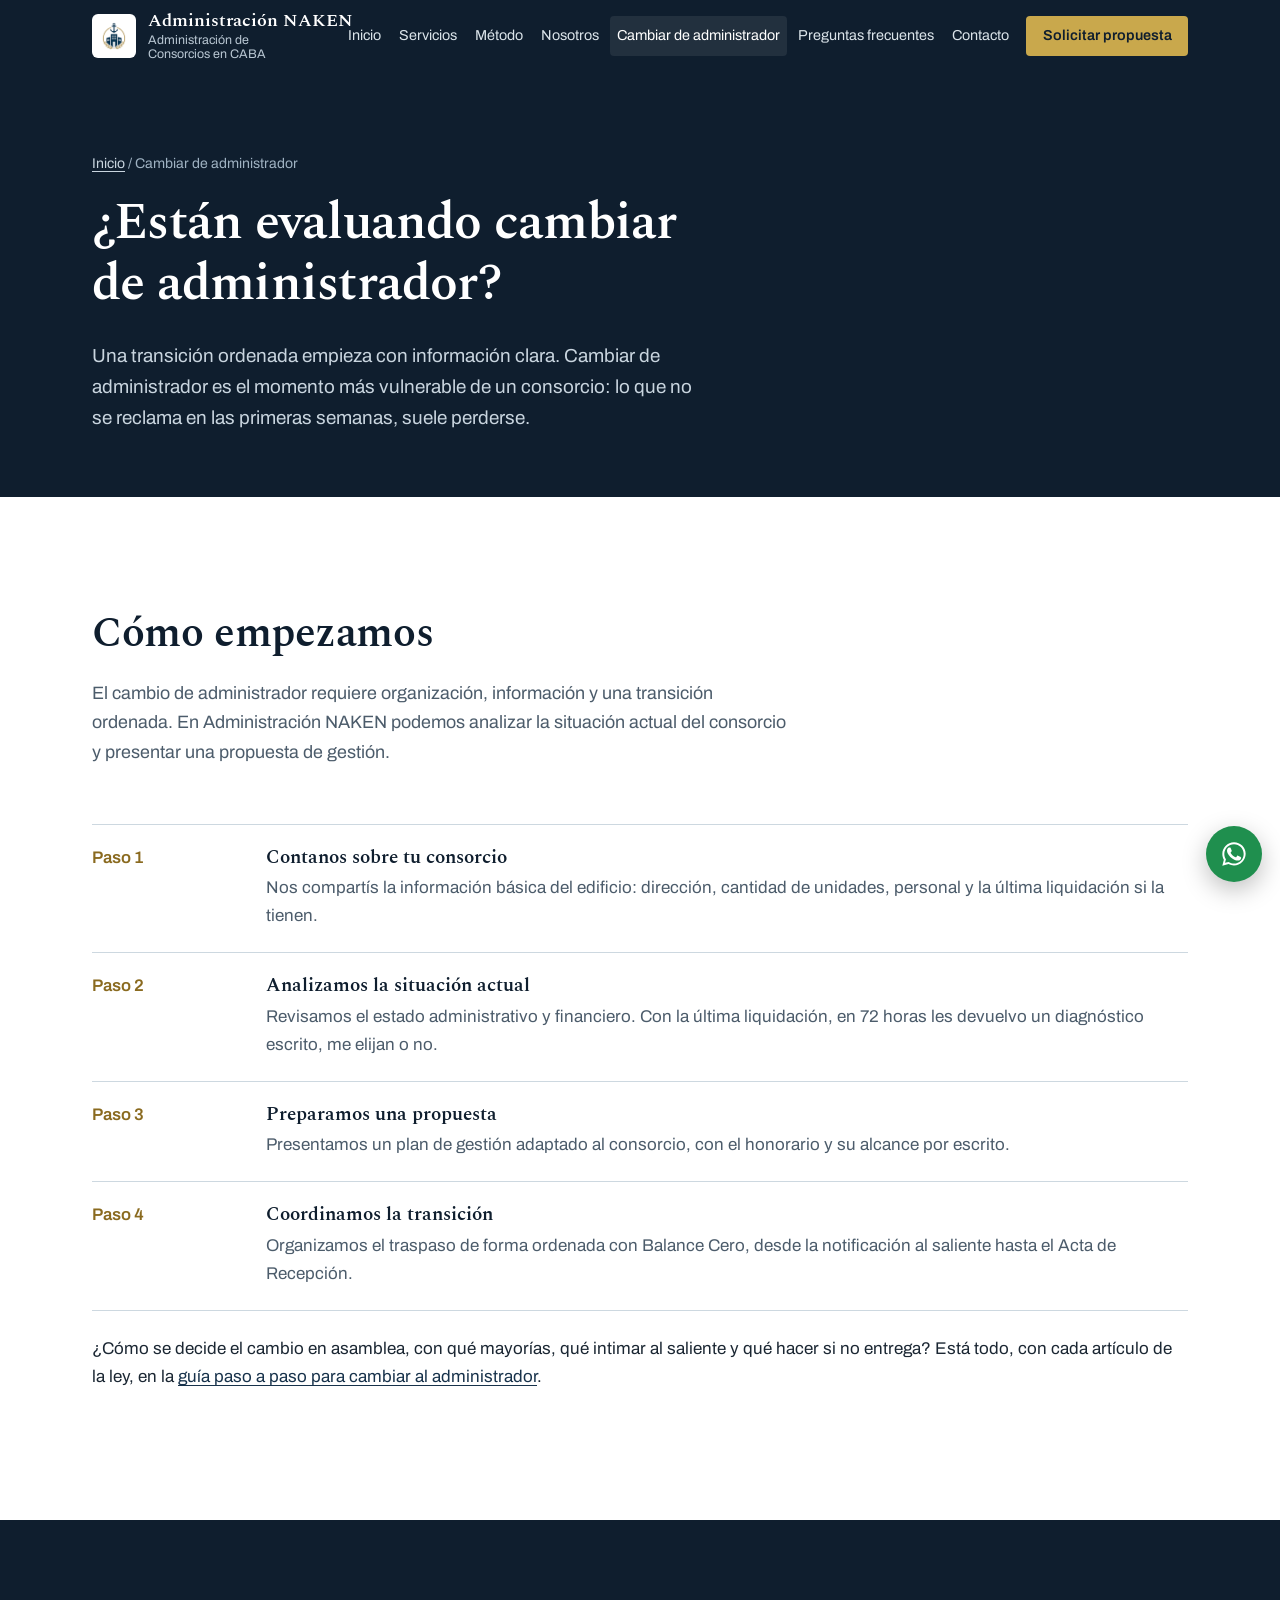
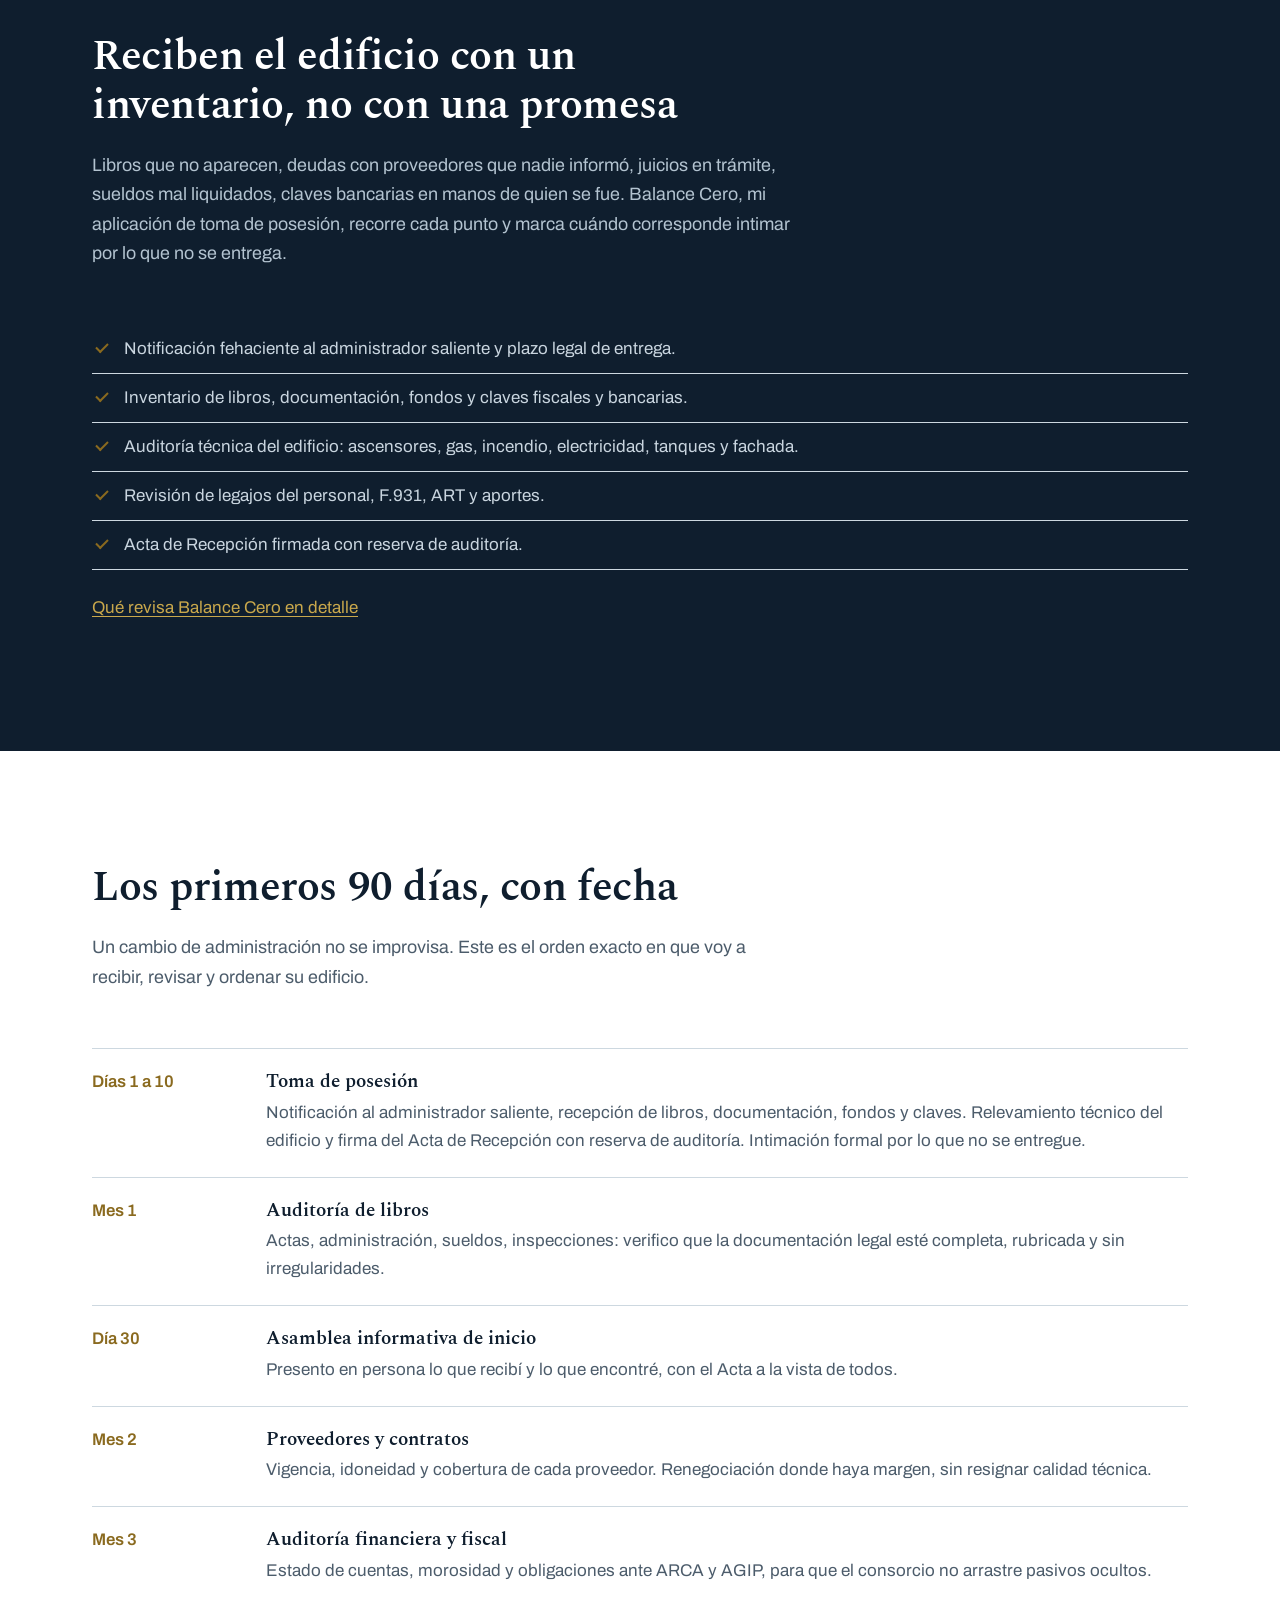
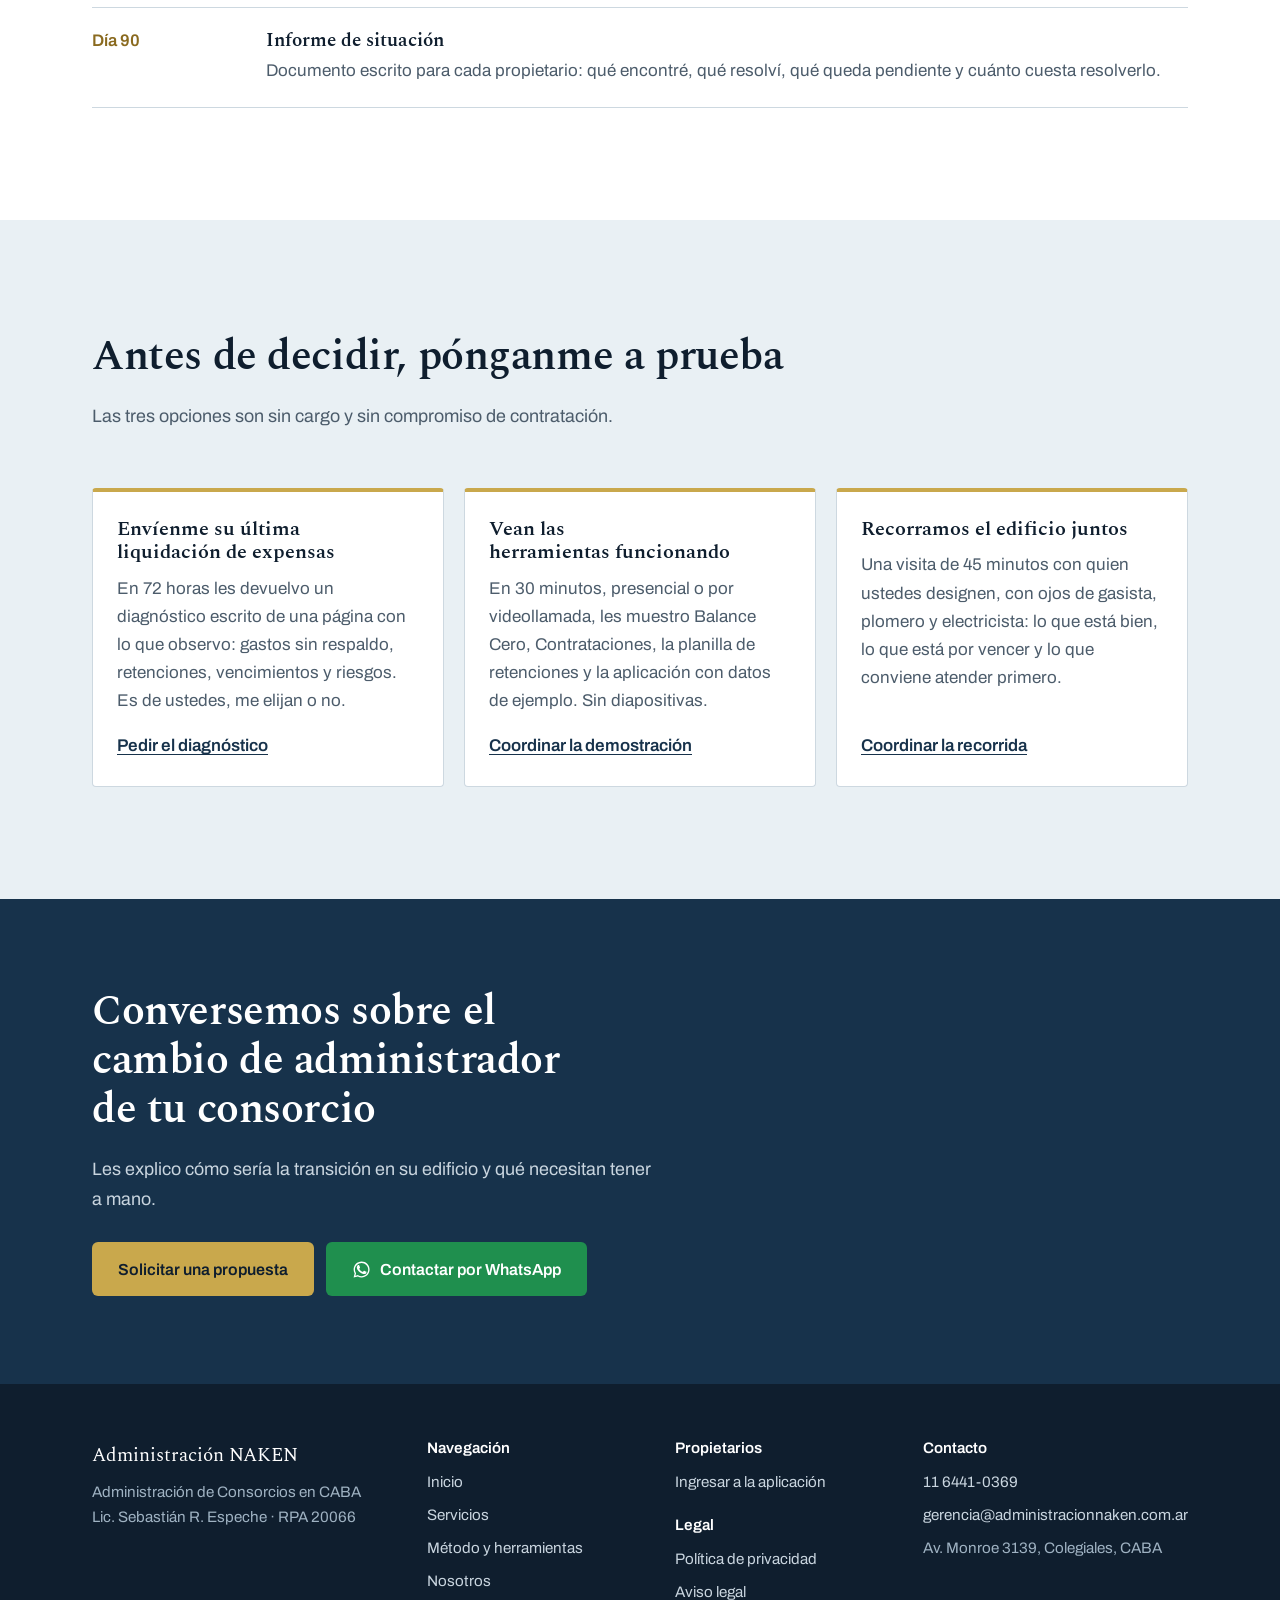
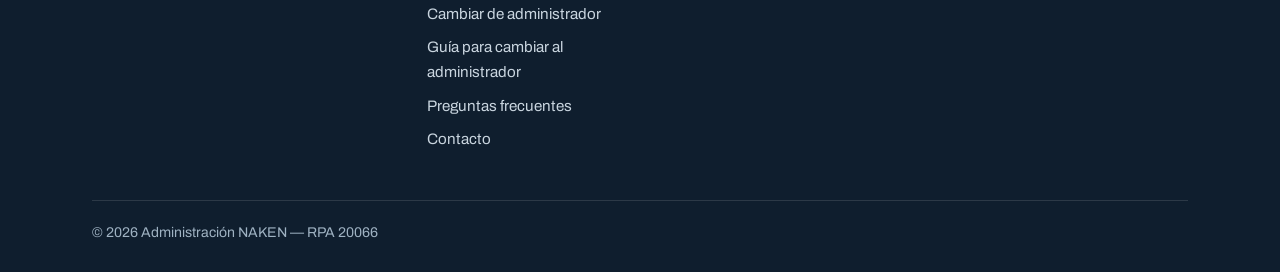
==== commit effc6ec4: "Add files via upload" ====
--- a/pages/cambiar-administrador.html
+++ b/pages/cambiar-administrador.html
@@ -29,7 +29,7 @@
 <link rel="preconnect" href="https://fonts.googleapis.com">
 <link rel="preconnect" href="https://fonts.gstatic.com" crossorigin>
 <link href="https://fonts.googleapis.com/css2?family=Archivo:wght@400;500;600&family=Spectral:wght@500;600&display=swap" rel="stylesheet">
-<link rel="stylesheet" href="/css/styles.css?v=2026-10-19">
+<link rel="stylesheet" href="/css/styles.css?v=2026-11-07">
 <script type="application/ld+json">
 {
   "@context": "https://schema.org",
@@ -98,7 +98,7 @@
         <li><span class="when">Paso 3</span><div><h3>Preparamos una propuesta</h3><p>Presentamos un plan de gestión adaptado al consorcio, con el honorario y su alcance por escrito.</p></div></li>
         <li><span class="when">Paso 4</span><div><h3>Coordinamos la transición</h3><p>Organizamos el traspaso de forma ordenada con Balance Cero, desde la notificación al saliente hasta el Acta de Recepción.</p></div></li>
     </ol>
-        <p style="margin-top:24px;">¿Cómo se decide el cambio en asamblea, con qué mayorías y qué errores evitar? Está explicado paso a paso en <a href="/pages/preguntas-frecuentes.html#faq-a2">preguntas frecuentes</a>.</p>
+        <p style="margin-top:24px;">¿Cómo se decide el cambio en asamblea, con qué mayorías, qué intimar al saliente y qué hacer si no entrega? Está todo, con cada artículo de la ley, en la <a href="/pages/guia-cambiar-administrador.html">guía paso a paso para cambiar al administrador</a>.</p>
     </div>
 </section>
 
@@ -190,6 +190,7 @@
                     <li><a href="/pages/metodo.html">Método y herramientas</a></li>
                     <li><a href="/pages/nosotros.html">Nosotros</a></li>
                     <li><a href="/pages/cambiar-administrador.html">Cambiar de administrador</a></li>
+                    <li><a href="/pages/guia-cambiar-administrador.html">Guía para cambiar al administrador</a></li>
                     <li><a href="/pages/preguntas-frecuentes.html">Preguntas frecuentes</a></li>
                     <li><a href="/pages/contacto.html">Contacto</a></li>
                 </ul>
@@ -222,6 +223,6 @@
 
 <a href="https://wa.me/5491164410369" class="wa-float" target="_blank" rel="noopener" aria-label="Contactar por WhatsApp"><svg viewBox="0 0 24 24" aria-hidden="true" fill="currentColor"><path d="M17.5 14.4c-.3-.1-1.8-.9-2-1-.3-.1-.5-.1-.7.1-.2.3-.8 1-.9 1.2-.2.2-.3.2-.6.1-.3-.1-1.3-.5-2.4-1.5-.9-.8-1.5-1.8-1.7-2.1-.2-.3 0-.5.1-.6l.4-.5c.1-.2.2-.3.3-.5.1-.2 0-.4 0-.5l-.9-2.2c-.2-.6-.5-.5-.7-.5h-.6c-.2 0-.5.1-.8.4-.3.3-1 1-1 2.5s1.1 2.9 1.2 3.1c.1.2 2.1 3.2 5.1 4.5.7.3 1.3.5 1.7.6.7.2 1.4.2 1.9.1.6-.1 1.8-.7 2-1.4.2-.7.2-1.3.2-1.4-.1-.1-.3-.2-.6-.3zM12 2C6.5 2 2 6.5 2 12c0 1.8.5 3.5 1.3 4.9L2 22l5.3-1.4c1.4.8 3 1.2 4.7 1.2 5.5 0 10-4.5 10-10S17.5 2 12 2zm0 18.2c-1.5 0-3-.4-4.3-1.2l-.3-.2-3.1.8.8-3-.2-.3C4.1 15 3.7 13.5 3.7 12c0-4.6 3.7-8.3 8.3-8.3s8.3 3.7 8.3 8.3-3.7 8.2-8.3 8.2z"/></svg></a>
 
-<script src="/js/main.js?v=2026-10-19"></script>
+<script src="/js/main.js?v=2026-11-07"></script>
 </body>
 </html>
--- a/css/styles.css
+++ b/css/styles.css
@@ -372,3 +372,79 @@
 .legal-block h3 { font-size: 1.15rem; margin-top: 1.6em; }
 .legal-block ul { padding-left: 1.2em; margin-bottom: 1em; }
 .legal-date { color: var(--muted); font-size: .9rem; }
+
+/* ---------- Guía para cambiar al administrador ---------- */
+.guide-top { display: grid; grid-template-columns: 1.3fr 1fr; gap: clamp(32px, 5vw, 64px); align-items: start; }
+.guide-top .quote { font-family: var(--serif); font-size: clamp(1.35rem, 2.4vw, 1.8rem); line-height: 1.35; color: var(--navy); margin-bottom: 18px; }
+.summary { background: var(--ice); border-left: 4px solid var(--gold); padding: 26px 28px; border-radius: 4px; }
+.summary h2 { font-size: 1.35rem; }
+.summary ol { padding-left: 1.2em; }
+.summary li { margin-bottom: .55em; }
+@media (max-width: 860px) { .guide-top { grid-template-columns: 1fr; } }
+
+.phase { display: grid; grid-template-columns: 140px 1fr; gap: 32px; padding: 48px 0; border-top: 2px solid var(--navy); }
+.phase-num { font: 600 1.05rem/1.3 var(--sans); color: var(--brass); padding-top: 8px; }
+.phase h2 { font-size: clamp(1.6rem, 3vw, 2.2rem); }
+.phase .lead { margin-bottom: 18px; }
+.phase h3.sub { font-family: var(--sans); font-size: 1rem; font-weight: 600; color: var(--navy); margin: 30px 0 8px; }
+@media (max-width: 760px) { .phase { grid-template-columns: 1fr; gap: 4px; } }
+
+.checklist { list-style: none; border-top: 1px solid var(--line); }
+.checklist li { border-bottom: 1px solid var(--line); }
+.checklist label { display: grid; grid-template-columns: 26px 1fr; gap: 12px; padding: 13px 0; cursor: pointer; }
+.checklist input { width: 20px; height: 20px; margin-top: 3px; accent-color: var(--navy); cursor: pointer; }
+.checklist input:checked + span { color: var(--muted); }
+.checklist.compact label { padding: 8px 0; font-size: .97rem; }
+.norma { display: block; margin-top: 4px; font-size: .86rem; color: var(--brass); font-weight: 500; }
+
+.paths { list-style: none; display: grid; grid-template-columns: repeat(2, 1fr); gap: 16px; counter-reset: c; }
+.paths li { counter-increment: c; border: 1px solid var(--line); border-radius: 4px; padding: 18px 20px; }
+.paths h3 { font-size: 1.12rem; }
+.paths h3::before { content: counter(c) ". "; color: var(--brass); }
+.paths p { color: var(--muted); margin-bottom: 6px; font-size: .97rem; }
+@media (max-width: 760px) { .paths { grid-template-columns: 1fr; } }
+
+.odd { padding-left: 1.4em; background: #fbfcfd; border: 1px dashed #9fb0bf; border-radius: 4px; padding: 16px 20px 16px 2.2em; }
+.odd li { margin-bottom: .4em; }
+
+.receive { display: grid; grid-template-columns: repeat(2, 1fr); gap: 8px 40px; }
+.receive h3 { font-family: var(--sans); font-size: 1rem; font-weight: 600; color: var(--brass); margin: 18px 0 6px; }
+@media (max-width: 760px) { .receive { grid-template-columns: 1fr; } }
+
+.ladder { list-style: none; counter-reset: l; border-left: 3px solid var(--line); margin-left: 8px; }
+.ladder li { counter-increment: l; position: relative; padding: 0 0 22px 28px; }
+.ladder li::before { content: counter(l); position: absolute; left: -14px; top: 0; width: 26px; height: 26px; border-radius: 50%; background: var(--navy); color: #fff; font: 600 .85rem/26px var(--sans); text-align: center; }
+.ladder h3 { font-size: 1.15rem; margin-bottom: .2em; }
+.ladder p { color: var(--muted); margin-bottom: 4px; }
+
+.ifthen td:first-child { width: 36%; }
+.sources { border-top: 2px solid var(--navy); }
+.sources ul { padding-left: 1.2em; }
+.sources li { margin-bottom: .6em; }
+
+@media print {
+    .site-header, .site-footer, .wa-float, .cta-final, .no-print, .crumbs { display: none !important; }
+    body { font-size: 11pt; }
+    .page-hero { background: none; color: var(--ink); padding: 0 0 12px; }
+    .page-hero h1 { color: var(--navy); font-size: 22pt; }
+    .section { padding: 16px 0; }
+    .phase { padding: 18px 0; break-inside: auto; }
+    .phase-num { padding-top: 0; }
+    .checklist li, .paths li, .ladder li, .ifthen tr { break-inside: avoid; }
+    .summary { break-inside: avoid; }
+    a { color: inherit; text-decoration: none; }
+    .guide-top { grid-template-columns: 1fr; }
+}
+.print-only { display: none; }
+@media print { .print-only { display: block; } .print-brand { font-size: 9pt; color: var(--muted); border-bottom: 1px solid var(--line); padding-bottom: 6px; margin-bottom: 8px; } }
+.model-links { margin-top: 18px; font-size: .95rem; color: var(--muted); }
+.models { display: grid; gap: 28px; }
+.model { border: 1px solid var(--line); border-radius: 4px; padding: 22px 24px; background: #fff; }
+.model-head { display: flex; justify-content: space-between; align-items: center; gap: 16px; flex-wrap: wrap; }
+.model h3 { margin: 0; font-size: 1.25rem; }
+.model .muted { margin: 8px 0 14px; font-size: .97rem; }
+.model pre { white-space: pre-wrap; word-wrap: break-word; font: .95rem/1.6 var(--sans); color: var(--ink); background: var(--ice); border-radius: 4px; padding: 18px 20px; margin: 0; max-height: 420px; overflow: auto; }
+.btn.copy { padding: .55em 1em; font-size: .9rem; }
+.btn.copy.ok { background: var(--navy); color: #fff; border-color: var(--navy); }
+@media print { .model pre { max-height: none; overflow: visible; background: none; padding: 0; } .model { break-inside: auto; border: 0; padding: 0; } .model-links { display: none; } }
+[id] { scroll-margin-top: 92px; }
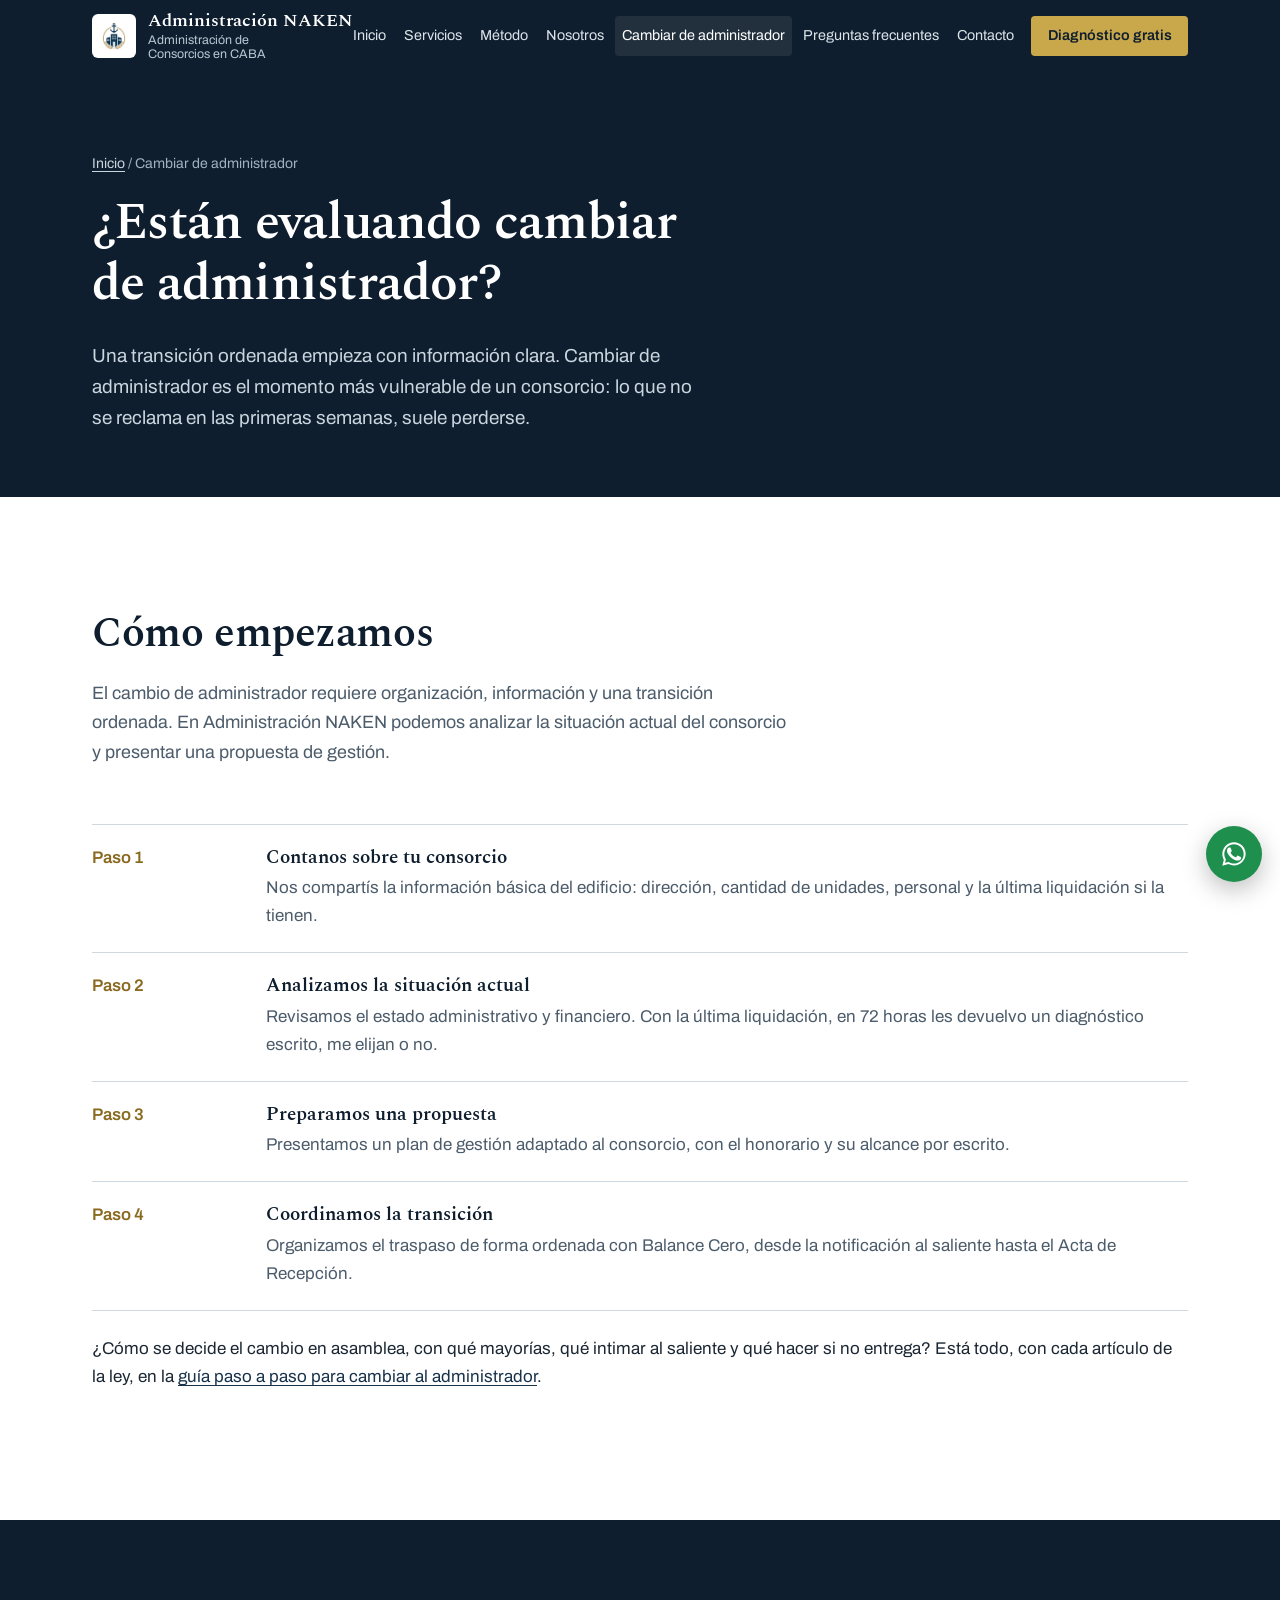
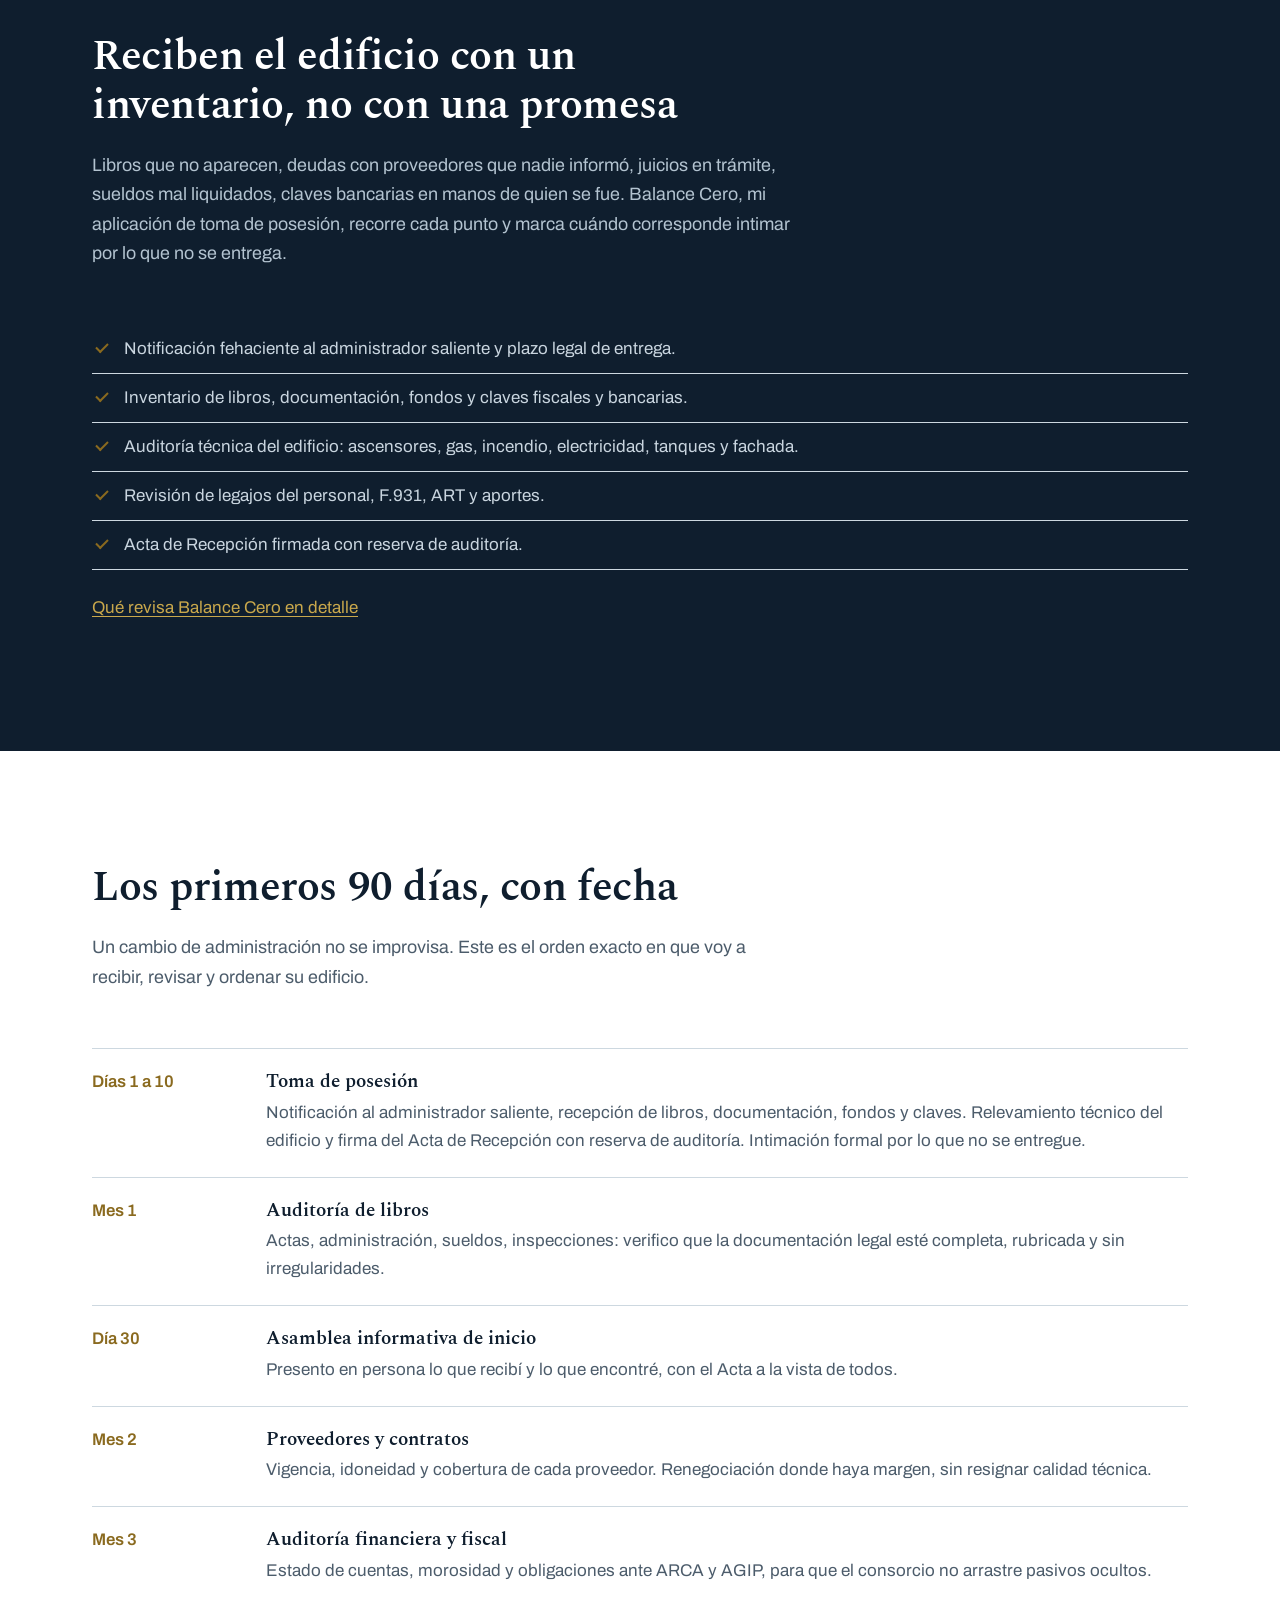
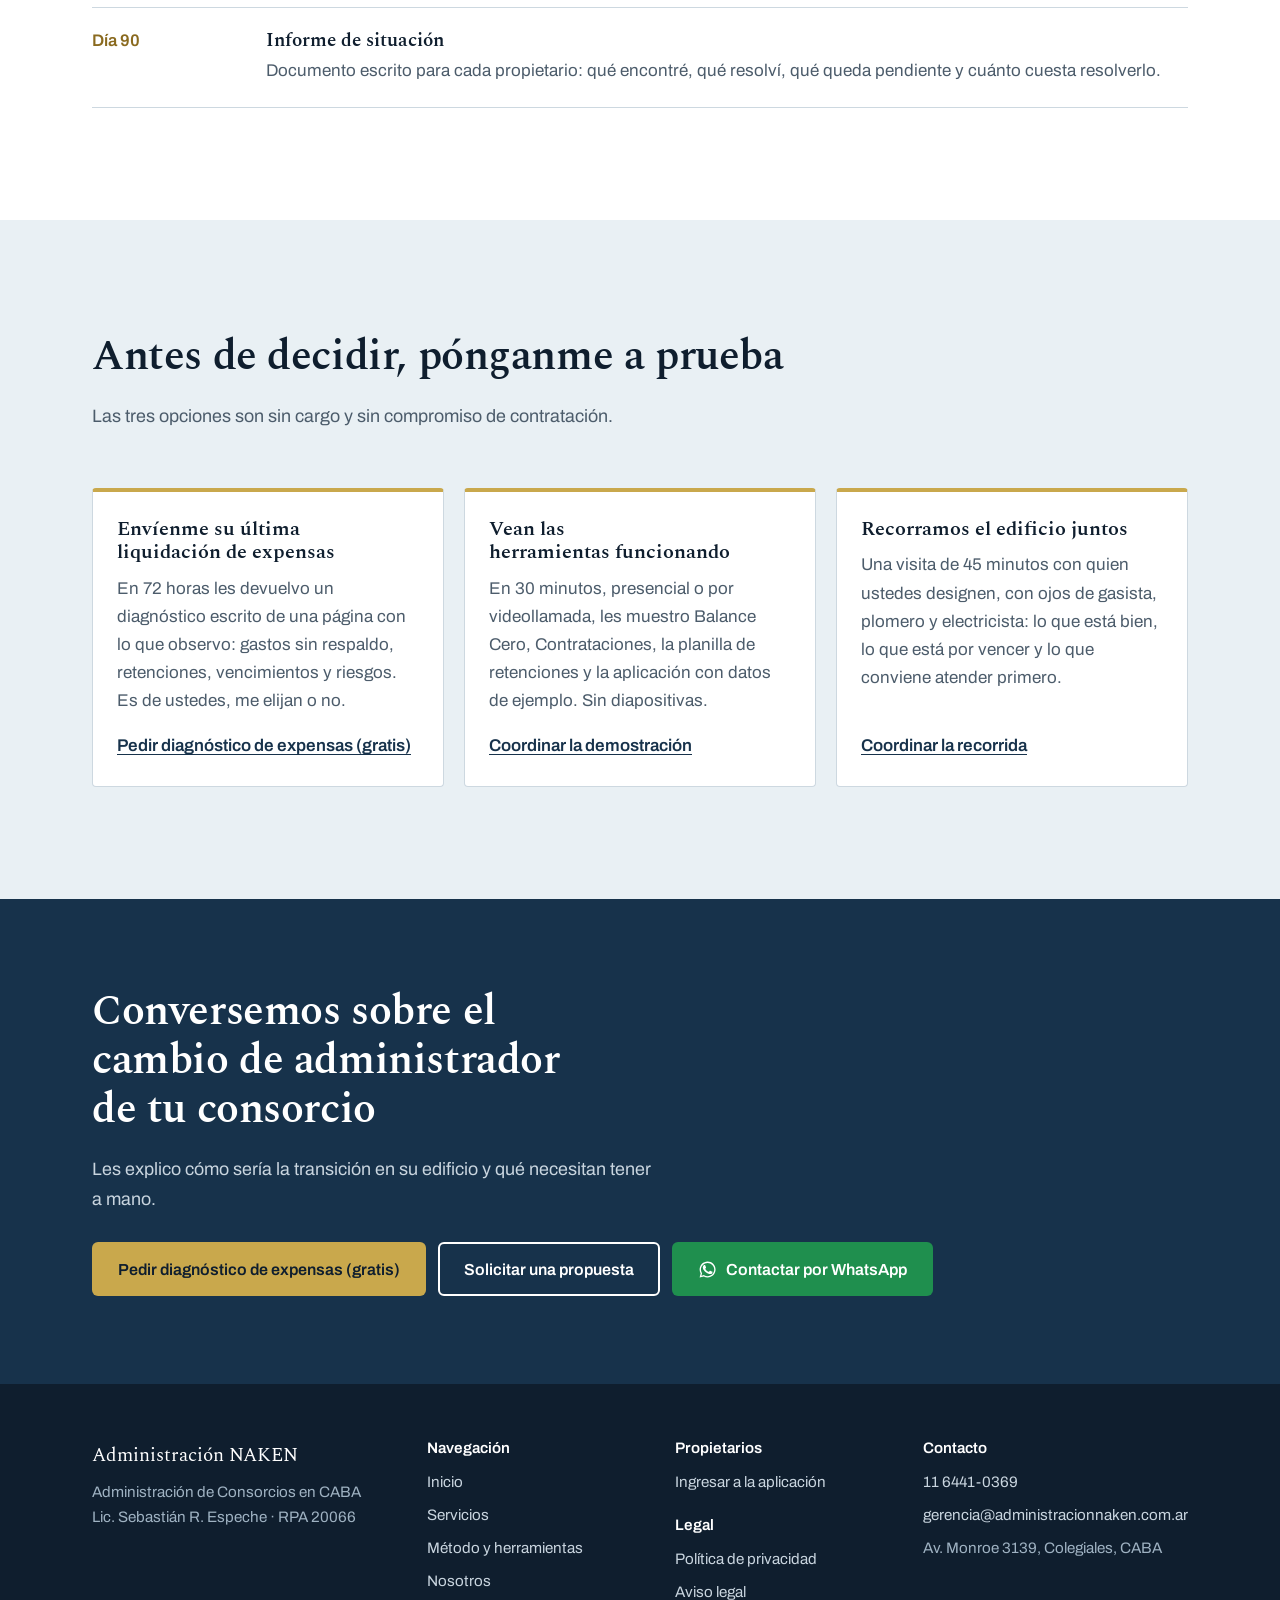
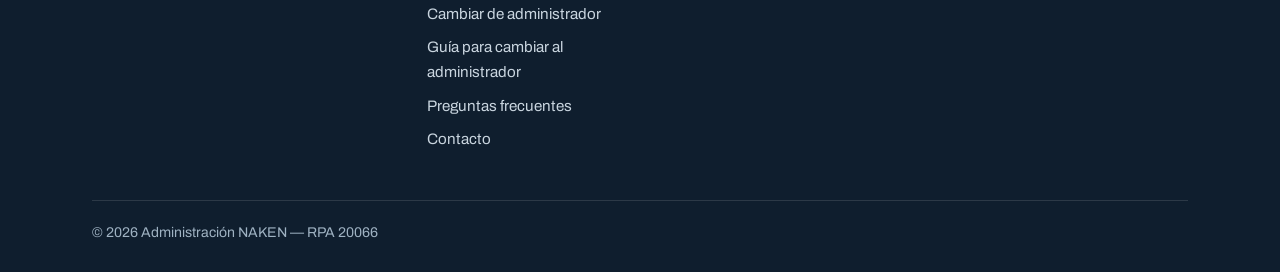
==== commit 5b4a4a23: "Add files via upload" ====
--- a/pages/cambiar-administrador.html
+++ b/pages/cambiar-administrador.html
@@ -29,7 +29,7 @@
 <link rel="preconnect" href="https://fonts.googleapis.com">
 <link rel="preconnect" href="https://fonts.gstatic.com" crossorigin>
 <link href="https://fonts.googleapis.com/css2?family=Archivo:wght@400;500;600&family=Spectral:wght@500;600&display=swap" rel="stylesheet">
-<link rel="stylesheet" href="/css/styles.css?v=2026-11-07">
+<link rel="stylesheet" href="/css/styles.css?v=2026-11-12">
 <script type="application/ld+json">
 {
   "@context": "https://schema.org",
@@ -68,7 +68,7 @@
             <a href="/pages/cambiar-administrador.html" aria-current="page">Cambiar de administrador</a>
             <a href="/pages/preguntas-frecuentes.html">Preguntas frecuentes</a>
             <a href="/pages/contacto.html">Contacto</a>
-            <a href="/pages/contacto.html" class="btn">Solicitar propuesta</a>
+            <a href="/pages/contacto.html?motivo=diagnostico" class="btn">Diagnóstico gratis</a>
         </nav>
         <button class="hamburger" id="hamburger" aria-label="Abrir menú" aria-expanded="false" aria-controls="mainNav">
             <span></span><span></span><span></span>
@@ -146,7 +146,7 @@
             <div class="offer">
                 <h3>Envíenme su última liquidación de expensas</h3>
                 <p>En 72 horas les devuelvo un diagnóstico escrito de una página con lo que observo: gastos sin respaldo, retenciones, vencimientos y riesgos. Es de ustedes, me elijan o no.</p>
-                <a href="/pages/contacto.html?motivo=diagnostico">Pedir el diagnóstico</a>
+                <a href="/pages/contacto.html?motivo=diagnostico">Pedir diagnóstico de expensas (gratis)</a>
             </div>
             <div class="offer">
                 <h3>Vean las herramientas funcionando</h3>
@@ -169,7 +169,8 @@
         <h2 id="cta-final-titulo">Conversemos sobre el cambio de administrador de tu consorcio</h2>
         <p>Les explico cómo sería la transición en su edificio y qué necesitan tener a mano.</p>
         <div class="actions">
-            <a href="/pages/contacto.html" class="btn btn-gold">Solicitar una propuesta</a>
+            <a href="/pages/contacto.html?motivo=diagnostico" class="btn btn-gold">Pedir diagnóstico de expensas (gratis)</a>
+            <a href="/pages/contacto.html?motivo=propuesta" class="btn btn-line">Solicitar una propuesta</a>
             <a href="https://wa.me/5491164410369" class="btn btn-wa" target="_blank" rel="noopener"><svg viewBox="0 0 24 24" aria-hidden="true" fill="currentColor"><path d="M17.5 14.4c-.3-.1-1.8-.9-2-1-.3-.1-.5-.1-.7.1-.2.3-.8 1-.9 1.2-.2.2-.3.2-.6.1-.3-.1-1.3-.5-2.4-1.5-.9-.8-1.5-1.8-1.7-2.1-.2-.3 0-.5.1-.6l.4-.5c.1-.2.2-.3.3-.5.1-.2 0-.4 0-.5l-.9-2.2c-.2-.6-.5-.5-.7-.5h-.6c-.2 0-.5.1-.8.4-.3.3-1 1-1 2.5s1.1 2.9 1.2 3.1c.1.2 2.1 3.2 5.1 4.5.7.3 1.3.5 1.7.6.7.2 1.4.2 1.9.1.6-.1 1.8-.7 2-1.4.2-.7.2-1.3.2-1.4-.1-.1-.3-.2-.6-.3zM12 2C6.5 2 2 6.5 2 12c0 1.8.5 3.5 1.3 4.9L2 22l5.3-1.4c1.4.8 3 1.2 4.7 1.2 5.5 0 10-4.5 10-10S17.5 2 12 2zm0 18.2c-1.5 0-3-.4-4.3-1.2l-.3-.2-3.1.8.8-3-.2-.3C4.1 15 3.7 13.5 3.7 12c0-4.6 3.7-8.3 8.3-8.3s8.3 3.7 8.3 8.3-3.7 8.2-8.3 8.2z"/></svg> Contactar por WhatsApp</a>
         </div>
     </div>
@@ -223,6 +224,6 @@
 
 <a href="https://wa.me/5491164410369" class="wa-float" target="_blank" rel="noopener" aria-label="Contactar por WhatsApp"><svg viewBox="0 0 24 24" aria-hidden="true" fill="currentColor"><path d="M17.5 14.4c-.3-.1-1.8-.9-2-1-.3-.1-.5-.1-.7.1-.2.3-.8 1-.9 1.2-.2.2-.3.2-.6.1-.3-.1-1.3-.5-2.4-1.5-.9-.8-1.5-1.8-1.7-2.1-.2-.3 0-.5.1-.6l.4-.5c.1-.2.2-.3.3-.5.1-.2 0-.4 0-.5l-.9-2.2c-.2-.6-.5-.5-.7-.5h-.6c-.2 0-.5.1-.8.4-.3.3-1 1-1 2.5s1.1 2.9 1.2 3.1c.1.2 2.1 3.2 5.1 4.5.7.3 1.3.5 1.7.6.7.2 1.4.2 1.9.1.6-.1 1.8-.7 2-1.4.2-.7.2-1.3.2-1.4-.1-.1-.3-.2-.6-.3zM12 2C6.5 2 2 6.5 2 12c0 1.8.5 3.5 1.3 4.9L2 22l5.3-1.4c1.4.8 3 1.2 4.7 1.2 5.5 0 10-4.5 10-10S17.5 2 12 2zm0 18.2c-1.5 0-3-.4-4.3-1.2l-.3-.2-3.1.8.8-3-.2-.3C4.1 15 3.7 13.5 3.7 12c0-4.6 3.7-8.3 8.3-8.3s8.3 3.7 8.3 8.3-3.7 8.2-8.3 8.2z"/></svg></a>
 
-<script src="/js/main.js?v=2026-11-07"></script>
+<script src="/js/main.js?v=2026-11-12"></script>
 </body>
 </html>
--- a/css/styles.css
+++ b/css/styles.css
@@ -448,3 +448,48 @@
 .btn.copy.ok { background: var(--navy); color: #fff; border-color: var(--navy); }
 @media print { .model pre { max-height: none; overflow: visible; background: none; padding: 0; } .model { break-inside: auto; border: 0; padding: 0; } .model-links { display: none; } }
 [id] { scroll-margin-top: 92px; }
+
+/* ---------- Vitrina de herramientas (capturas reales con datos ficticios) ---------- */
+.vitrina { background: linear-gradient(180deg, #fff 0%, var(--ice) 100%); }
+.vitrina-tabs { display: flex; flex-wrap: wrap; gap: 8px; margin-bottom: 28px; }
+.vitrina-tabs button { font: 600 .98rem var(--sans); color: var(--navy); background: #fff; border: 1px solid var(--line); border-radius: 999px; padding: .6em 1.15em; cursor: pointer; }
+.vitrina-tabs button:hover { border-color: var(--navy); }
+.vitrina-tabs button[aria-selected="true"] { background: var(--navy); color: #fff; border-color: var(--navy); }
+.vitrina-tabs button:focus-visible { outline: 3px solid var(--gold); outline-offset: 2px; }
+.vitrina-panel { display: grid; grid-template-columns: minmax(0, 1.75fr) minmax(0, 1fr); gap: 40px; align-items: center; margin-bottom: 36px; }
+.js-vitrina .vitrina-panel { margin-bottom: 0; }
+.js-vitrina .vitrina-panel[hidden] { display: none; }
+.vitrina-shot { margin: 0; position: relative; }
+.vitrina-panel.es-app .vitrina-shot { padding-right: 70px; padding-bottom: 30px; }
+.browser { background: #fff; border: 1px solid var(--line); border-radius: 10px; overflow: hidden; box-shadow: 0 24px 50px -24px rgba(15, 30, 46, .45); }
+.browser-bar { display: flex; align-items: center; gap: 6px; padding: 9px 12px; background: #f1f4f6; border-bottom: 1px solid var(--line); }
+.browser-bar span { width: 10px; height: 10px; border-radius: 50%; background: #c9d3da; }
+.browser-bar em { font-style: normal; font-size: .8rem; color: var(--muted); margin-left: 10px; background: #fff; border-radius: 6px; padding: 2px 10px; overflow: hidden; text-overflow: ellipsis; white-space: nowrap; }
+.browser img { display: block; width: 100%; height: auto; }
+.phone { position: absolute; right: 0; bottom: 0; width: 30%; max-width: 190px; border: 7px solid var(--navy); border-radius: 26px; overflow: hidden; background: #fff; box-shadow: 0 24px 40px -16px rgba(15, 30, 46, .6); }
+.phone img { display: block; width: 100%; height: auto; }
+.vitrina-when { color: var(--brass); font-weight: 600; margin: 0 0 4px; }
+.vitrina-text h3 { font-size: clamp(1.5rem, 2.6vw, 1.9rem); margin: 0 0 10px; }
+.vitrina-text p { color: var(--muted); }
+.vitrina-text ul { list-style: none; padding: 0; margin: 14px 0 18px; }
+.vitrina-text li { padding: 8px 0 8px 24px; border-bottom: 1px solid var(--line); position: relative; }
+.vitrina-text li::before { content: ""; position: absolute; left: 2px; top: 1.05em; width: 10px; height: 2px; background: var(--gold); }
+.vitrina-text a { font-weight: 600; }
+.vitrina-cta { margin-top: 40px; padding: 26px 28px; background: var(--navy); color: #fff; border-radius: 6px; display: flex; gap: 24px; align-items: center; justify-content: space-between; }
+.vitrina-cta p { margin: 0; color: #dfe7ed; max-width: 640px; }
+.vitrina-cta strong { color: #fff; }
+.vitrina-cta .btn { flex-shrink: 0; }
+@media (max-width: 900px) {
+    .vitrina-panel { grid-template-columns: 1fr; gap: 24px; }
+    .vitrina-cta { flex-direction: column; align-items: flex-start; }
+}
+@media (max-width: 520px) {
+    .vitrina-tabs button { font-size: .9rem; padding: .55em .9em; }
+    .vitrina-panel.es-app .vitrina-shot { padding-right: 40px; }
+    .browser-bar em { display: none; }
+}
+.tool-shot { grid-column: 1 / -1; margin: 6px 0 0; }
+.tool-shot figcaption { color: var(--muted); font-size: .95rem; margin-top: 12px; }
+.tool-shot figcaption span { color: var(--brass); }
+.hero-note { color: #c9d6e0; font-size: .95rem; margin: 14px 0 0; }
+.offer h3 .gratis { display: inline-block; vertical-align: middle; font: 700 .72rem var(--sans); letter-spacing: .06em; text-transform: uppercase; background: var(--gold); color: var(--navy); border-radius: 3px; padding: 2px 7px; margin-left: 6px; }
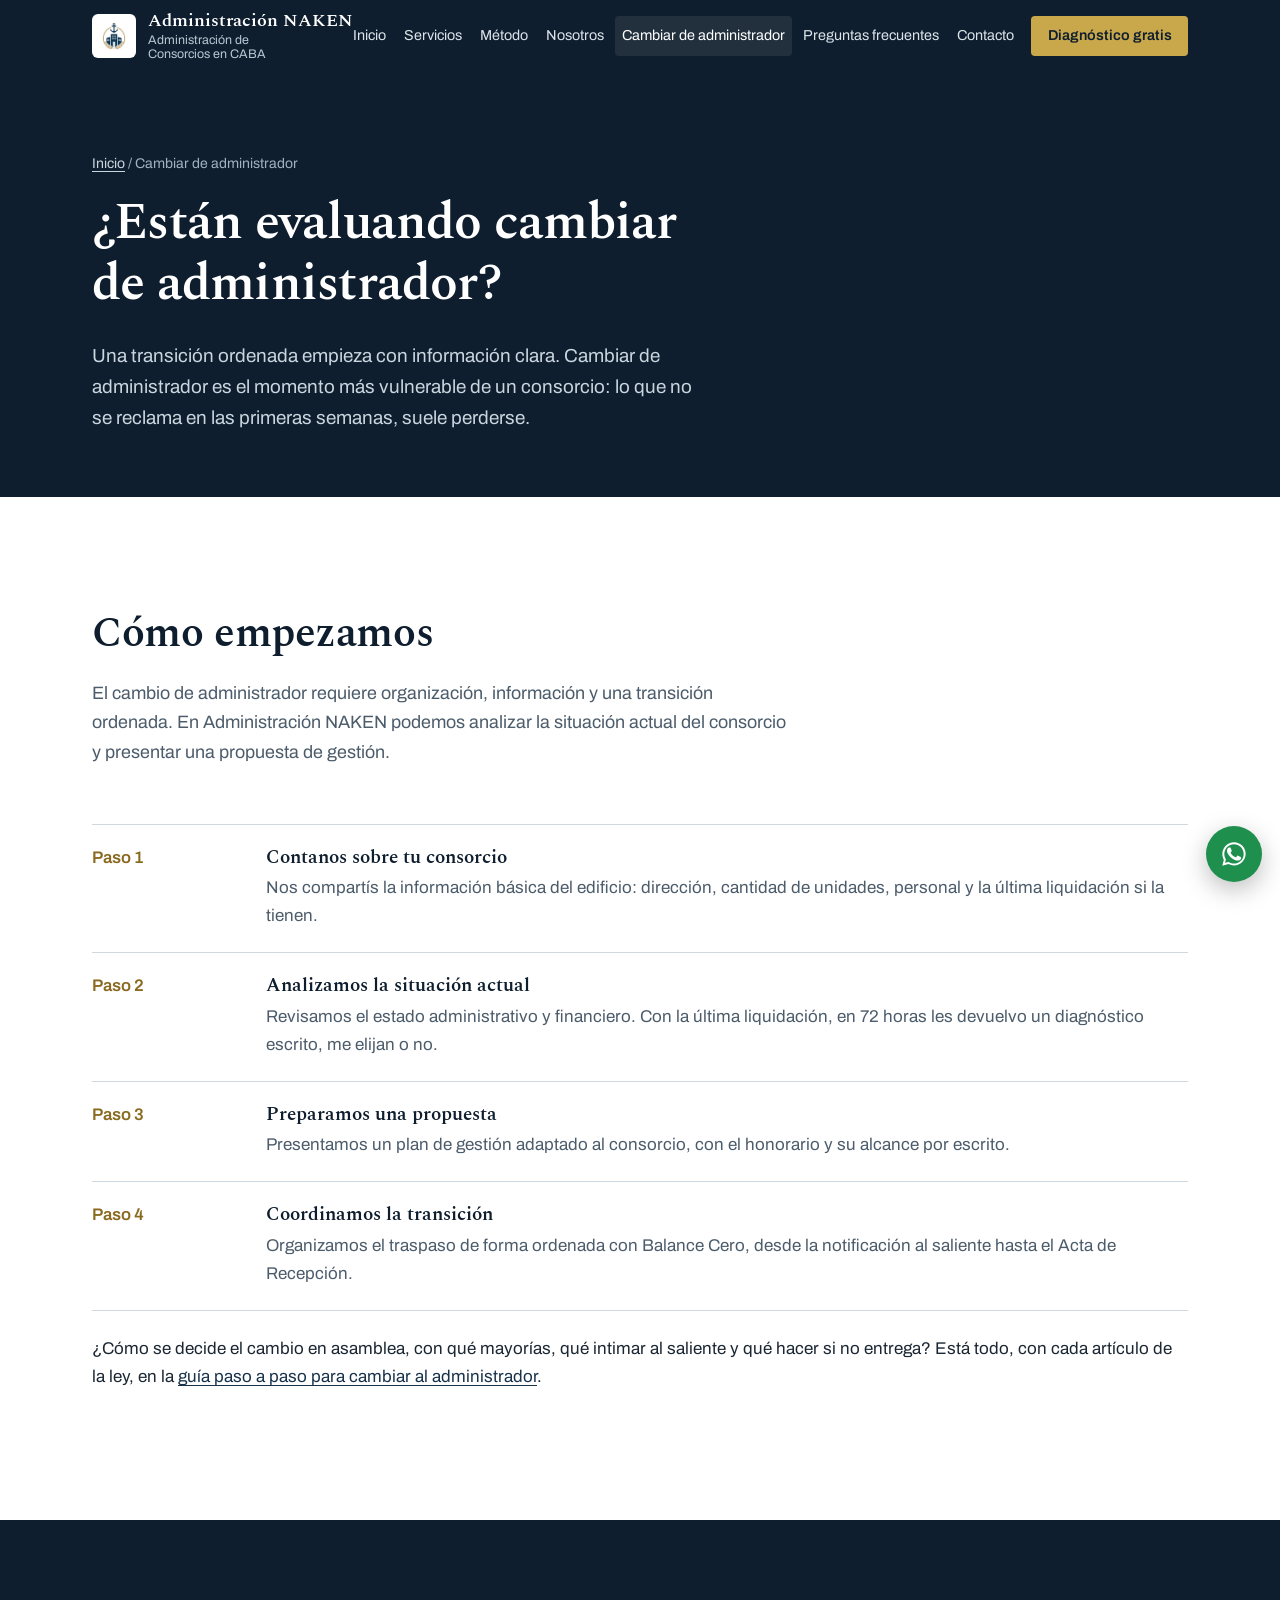
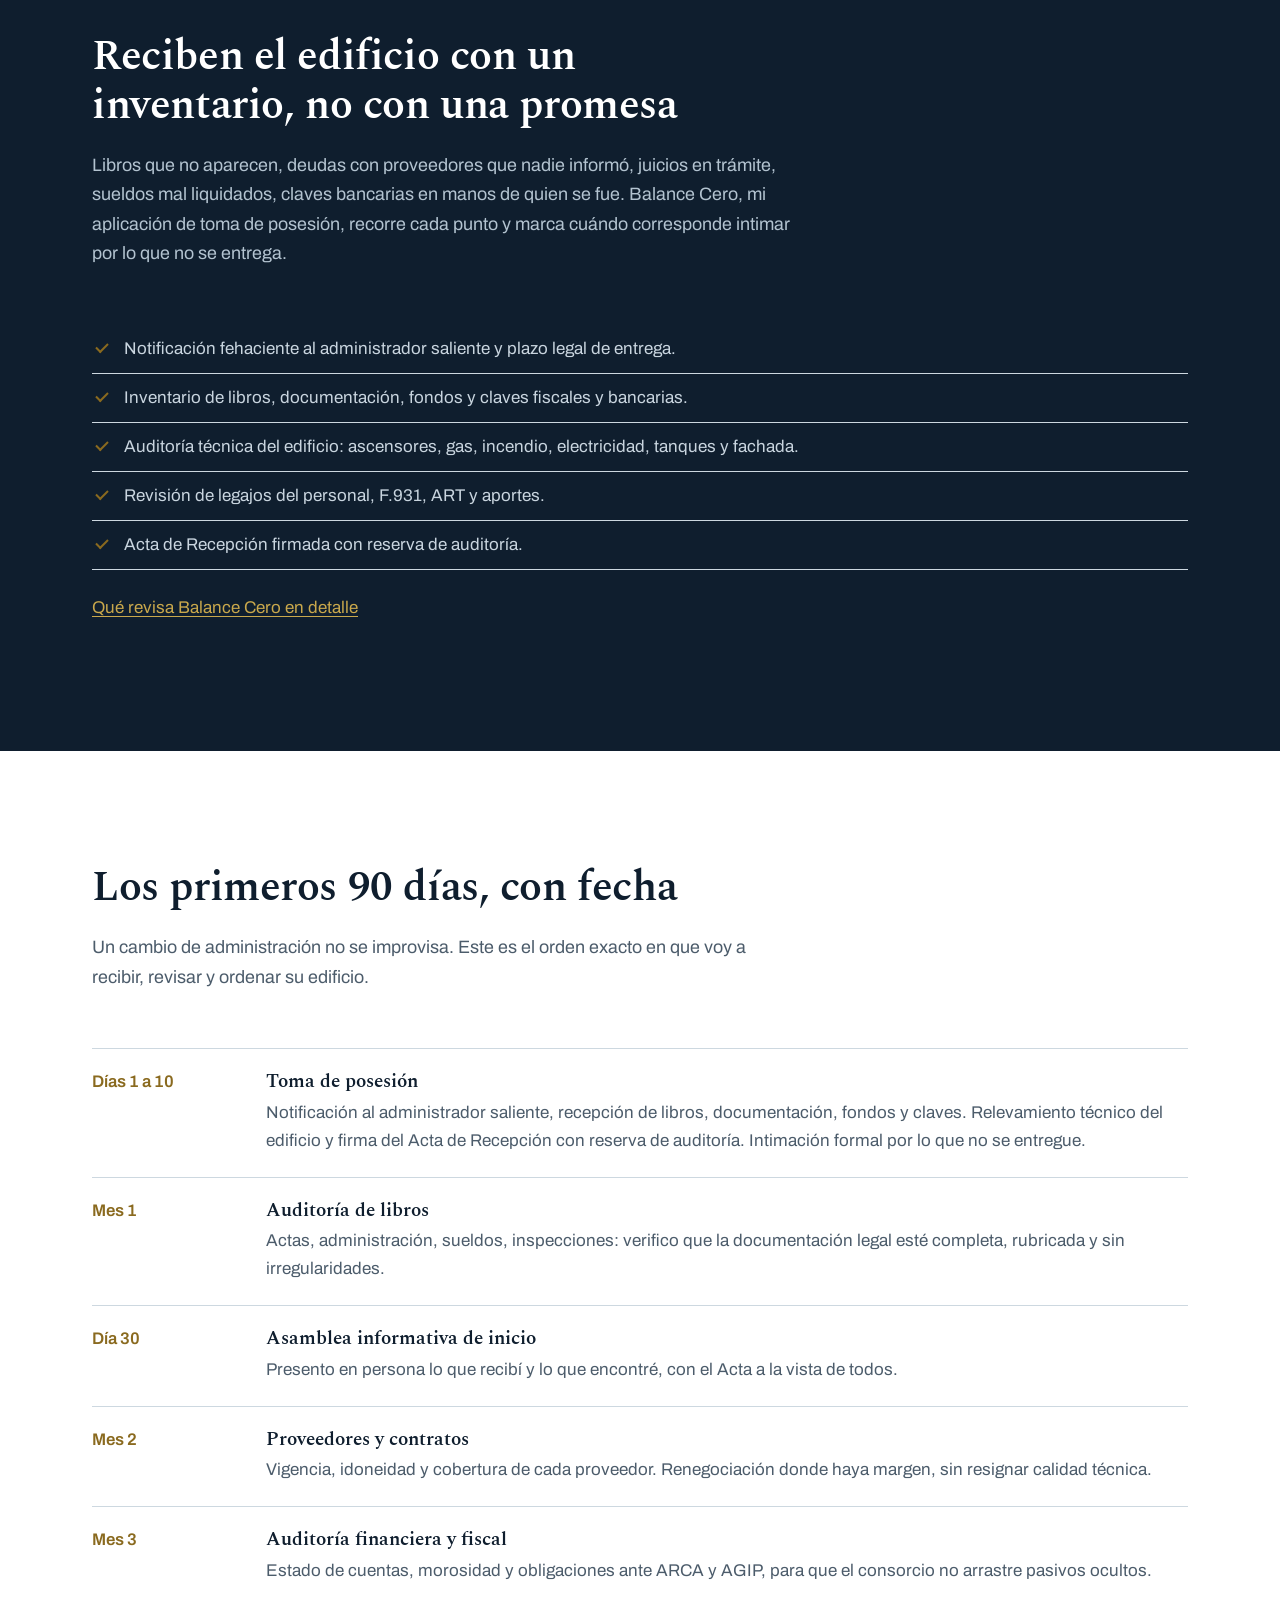
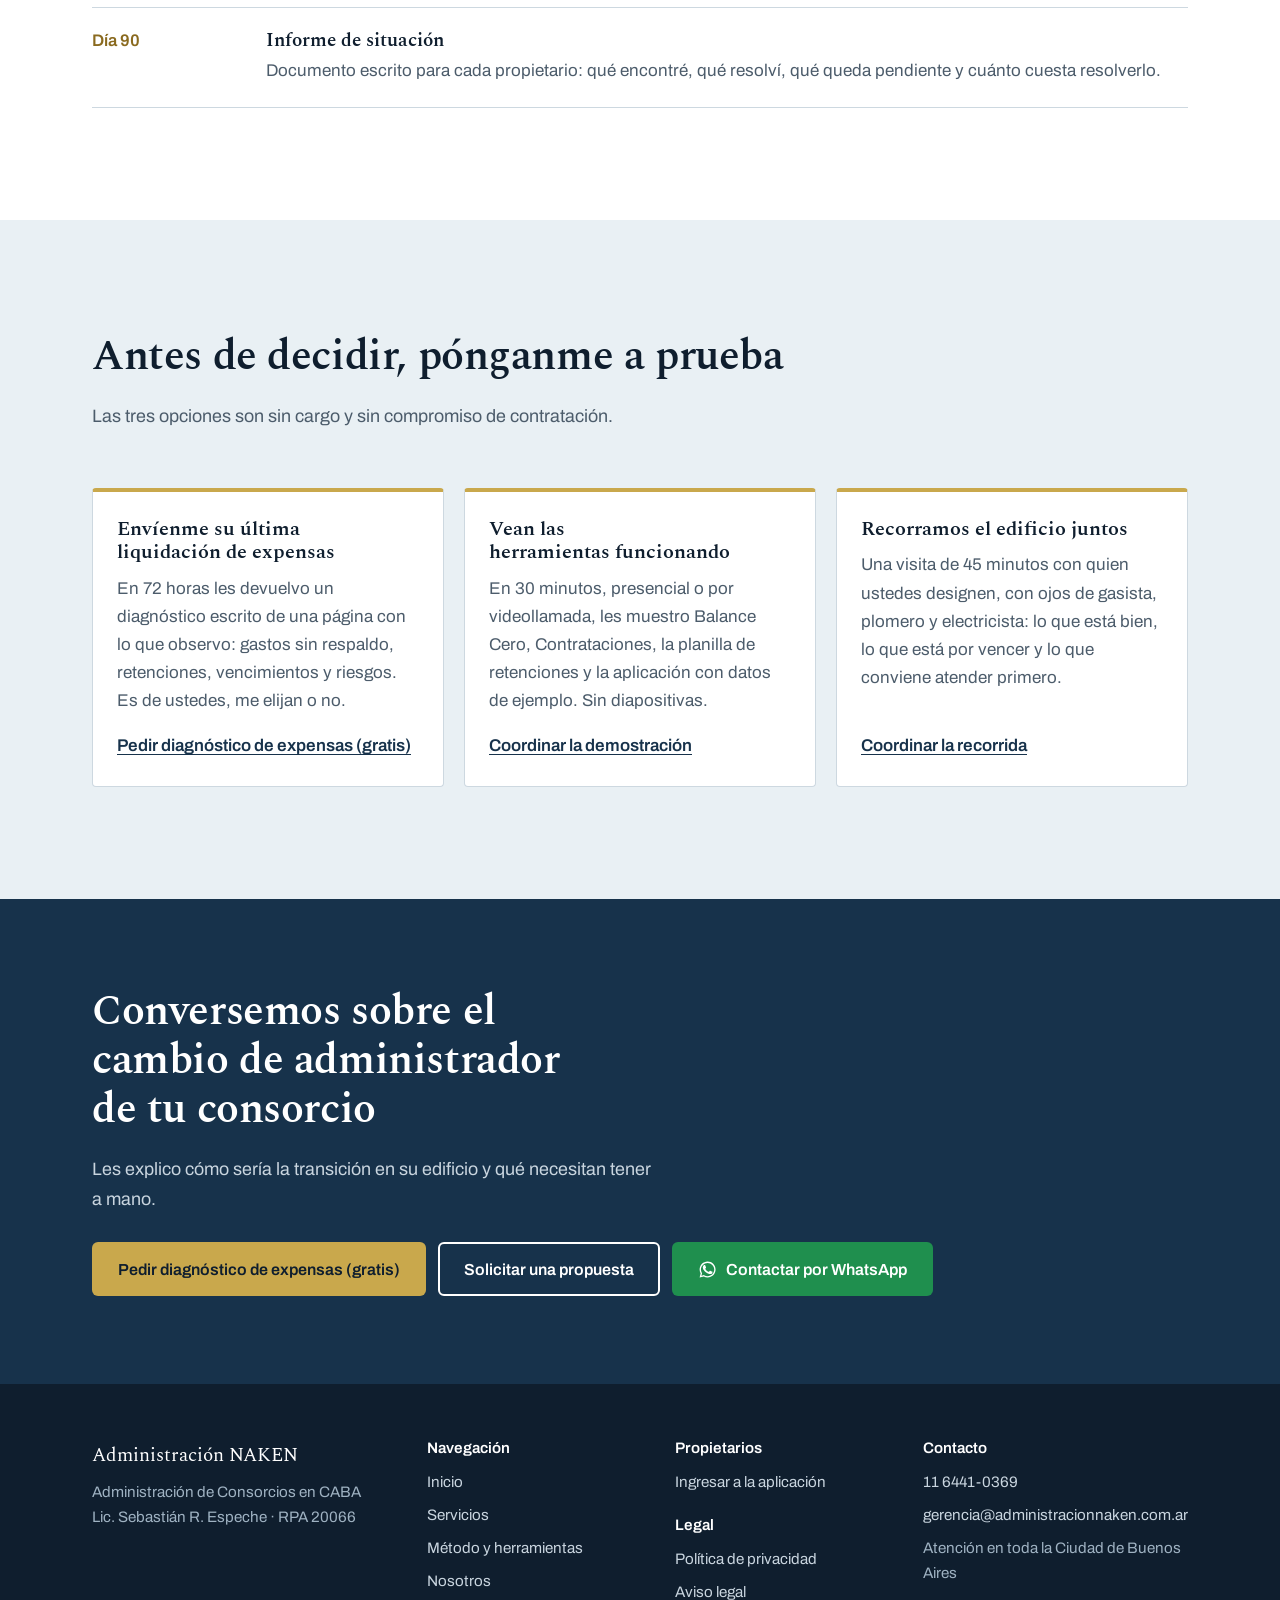
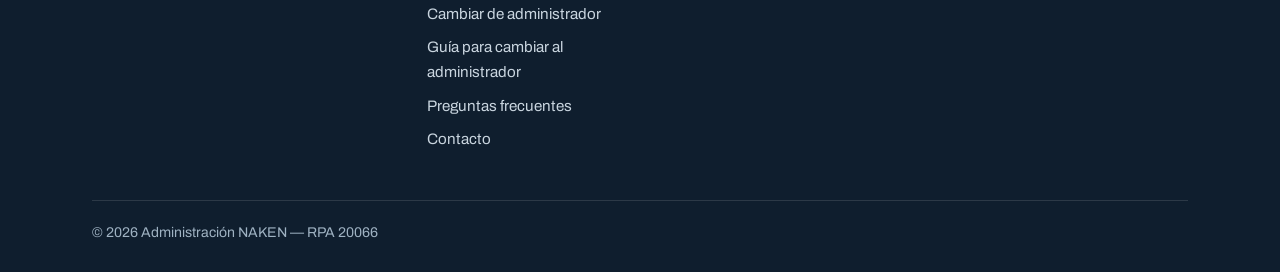
==== commit b522ea20: "Add files via upload" ====
--- a/pages/cambiar-administrador.html
+++ b/pages/cambiar-administrador.html
@@ -212,7 +212,7 @@
                 <ul>
                     <li><a href="tel:+5491164410369">11 6441-0369</a></li>
                     <li><a href="mailto:gerencia@administracionnaken.com.ar">gerencia@administracionnaken.com.ar</a></li>
-                    <li>Av. Monroe 3139, Colegiales, CABA</li>
+                    <li>Atención en toda la Ciudad de Buenos Aires</li>
                 </ul>
             </div>
         </div>
